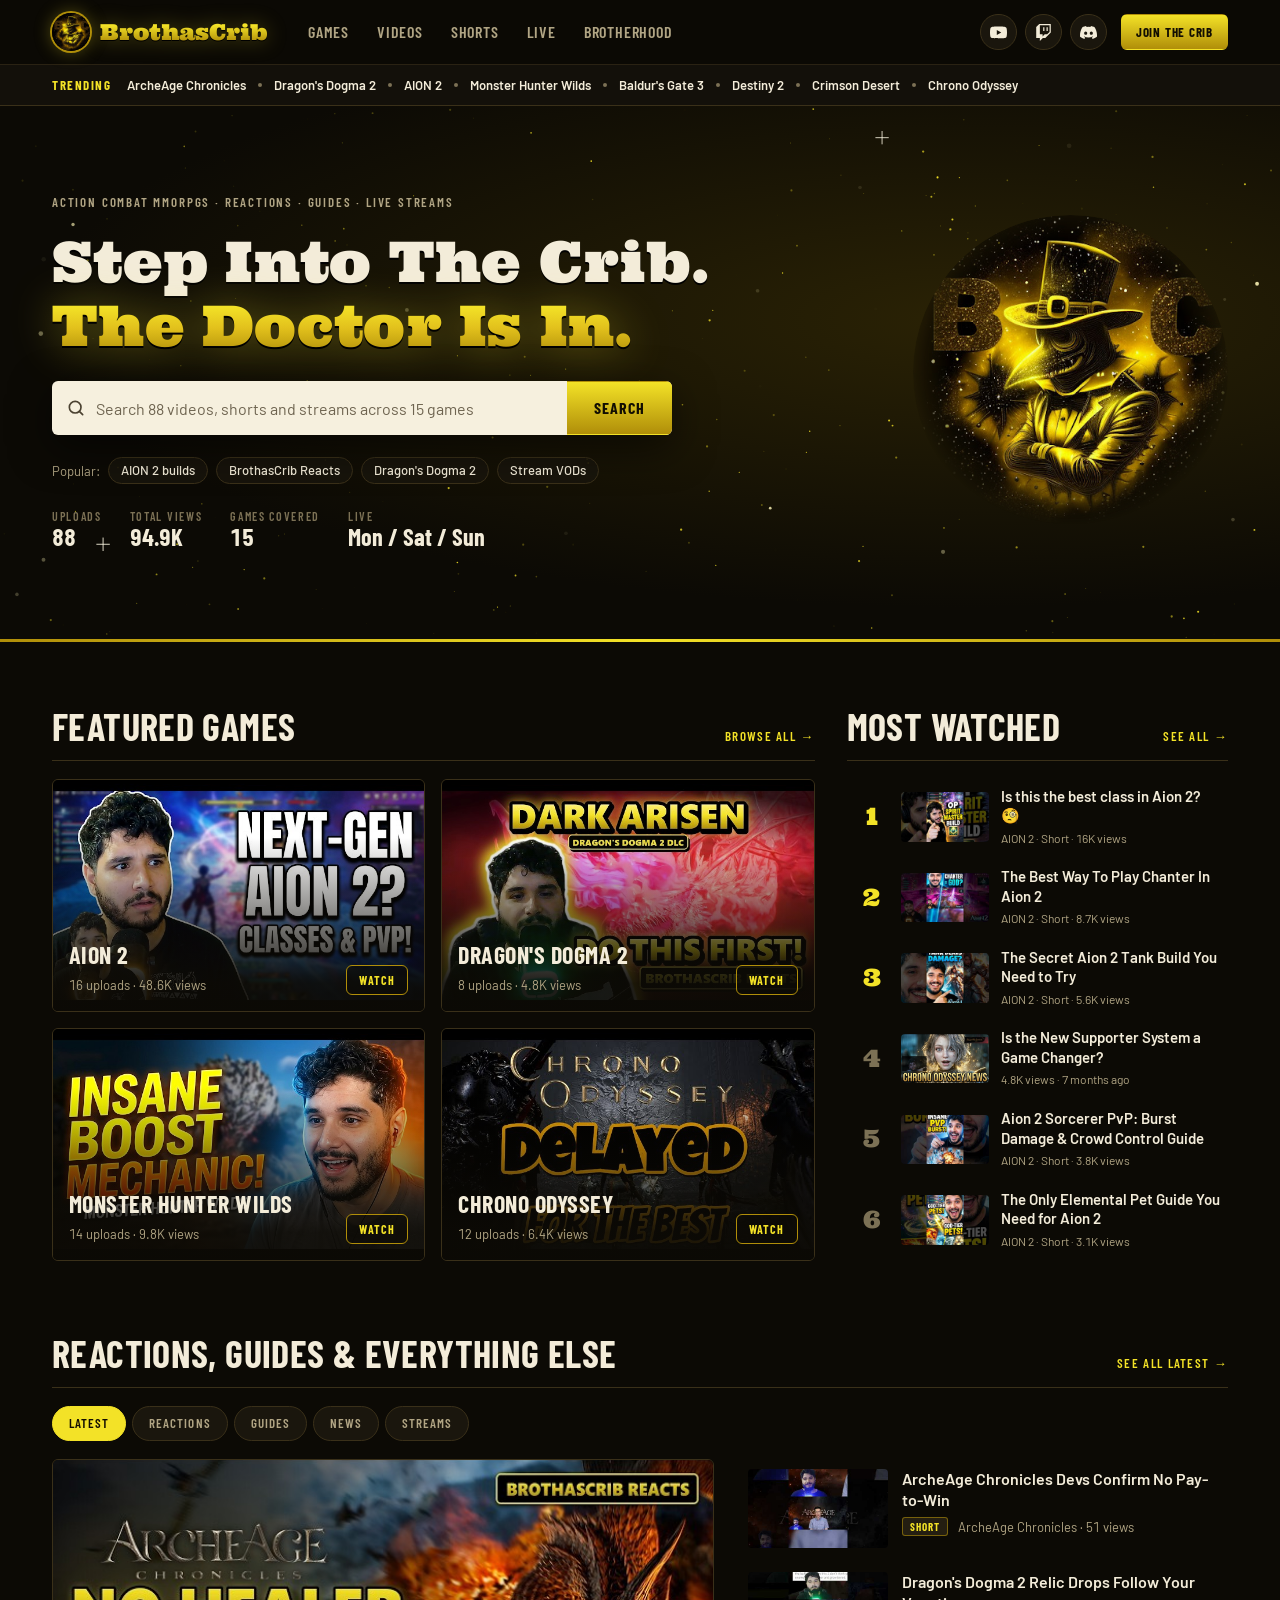
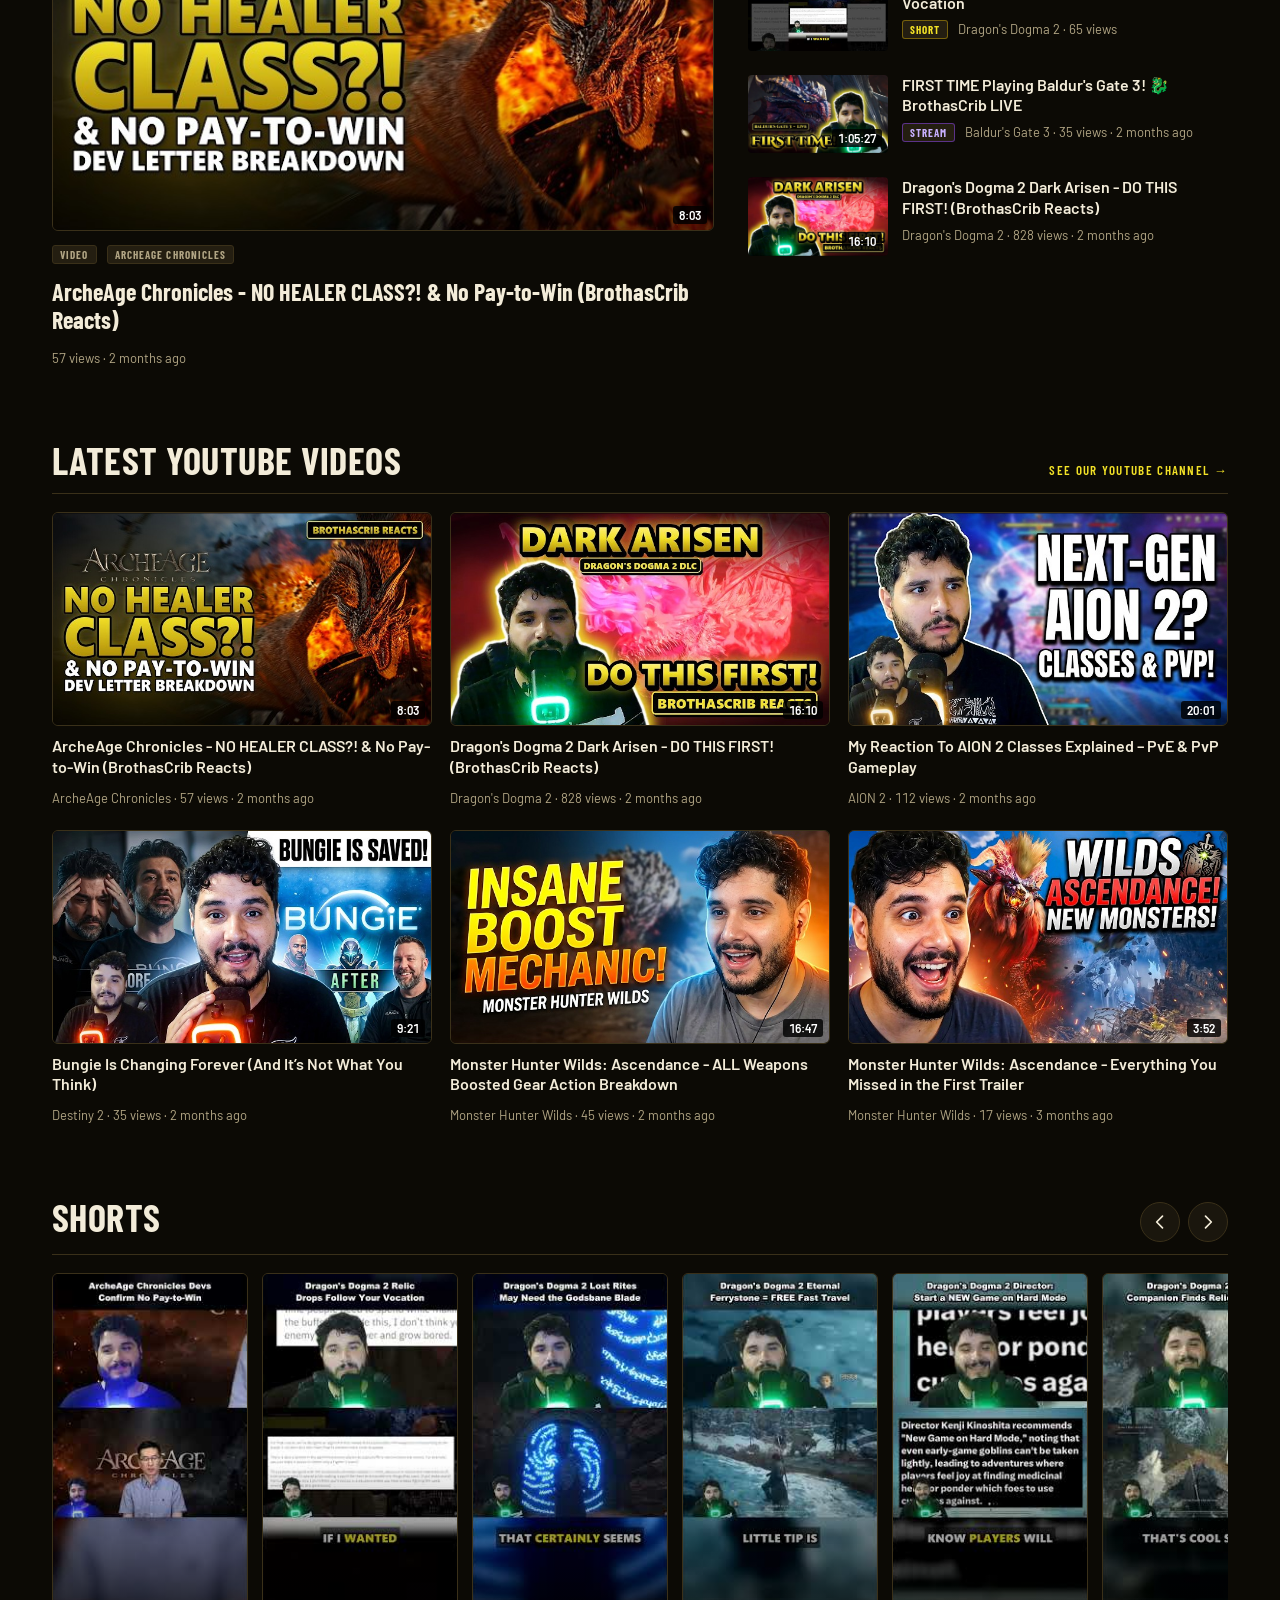
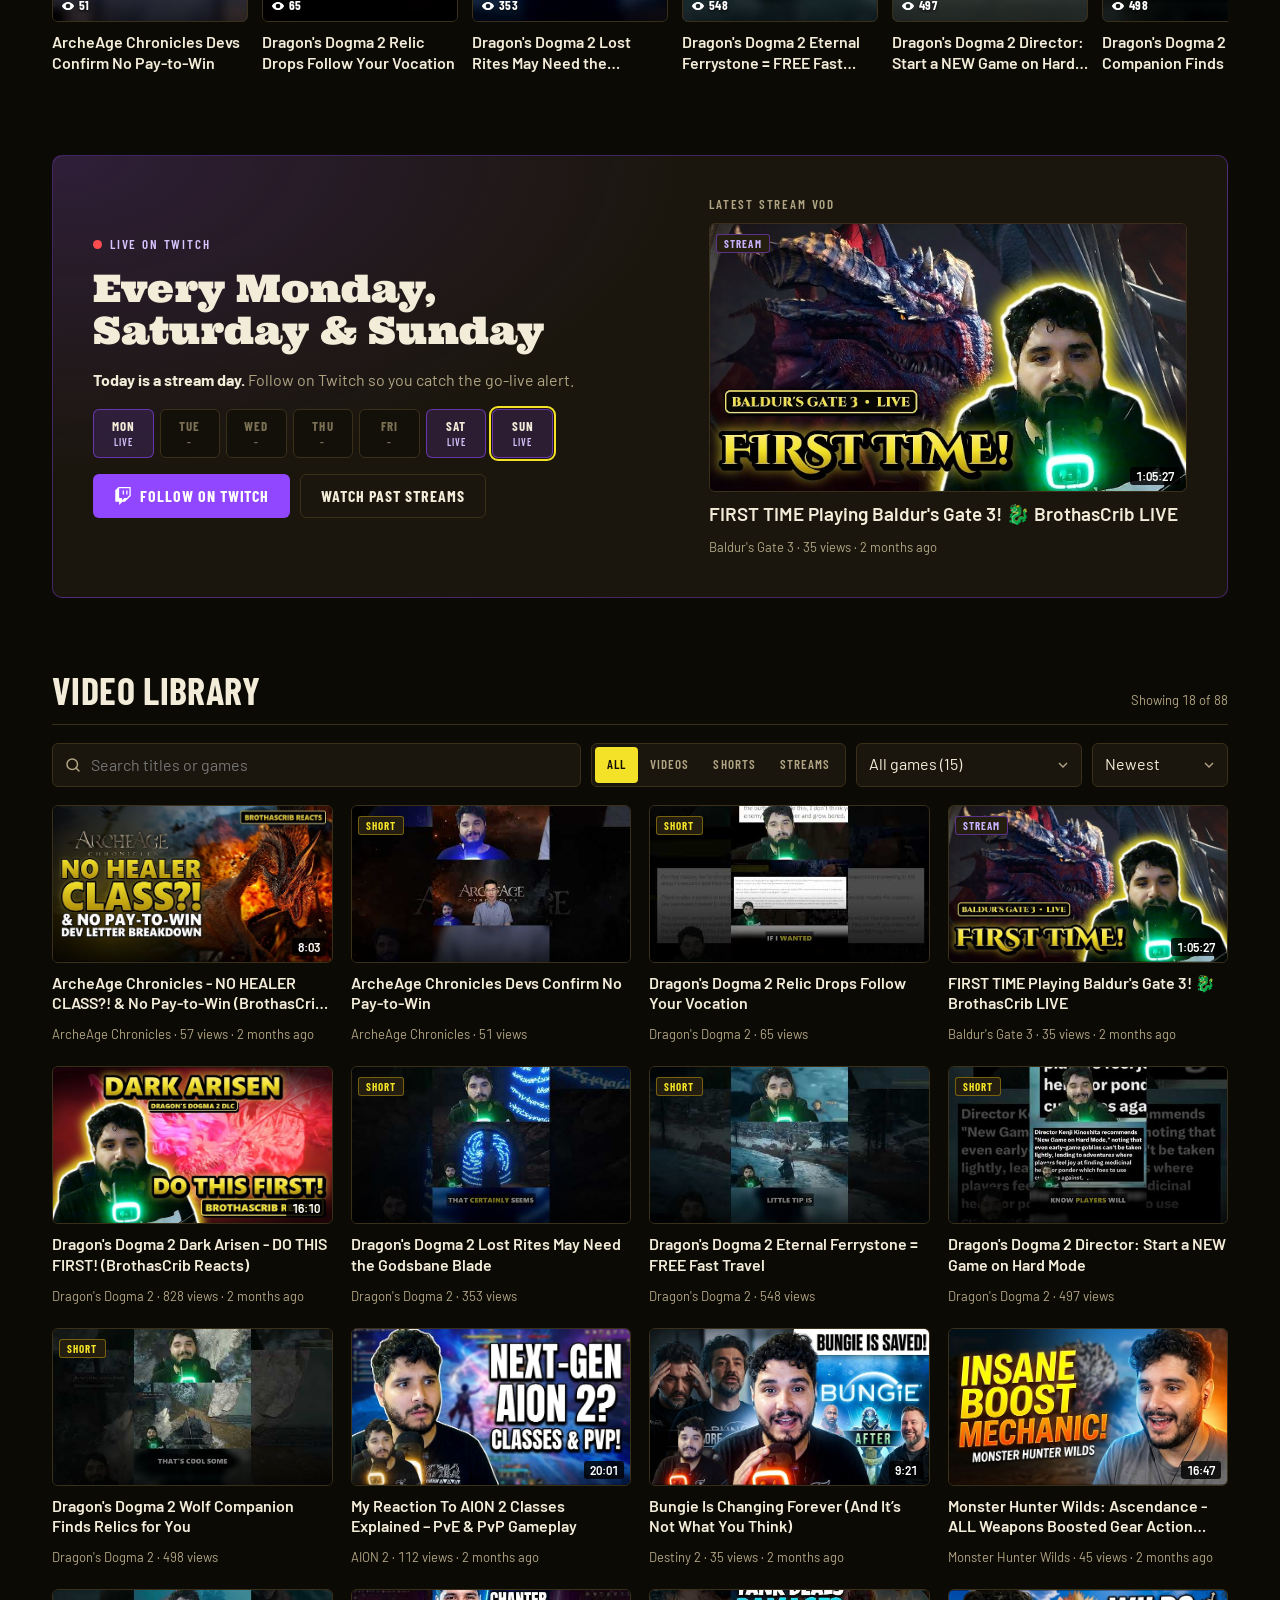
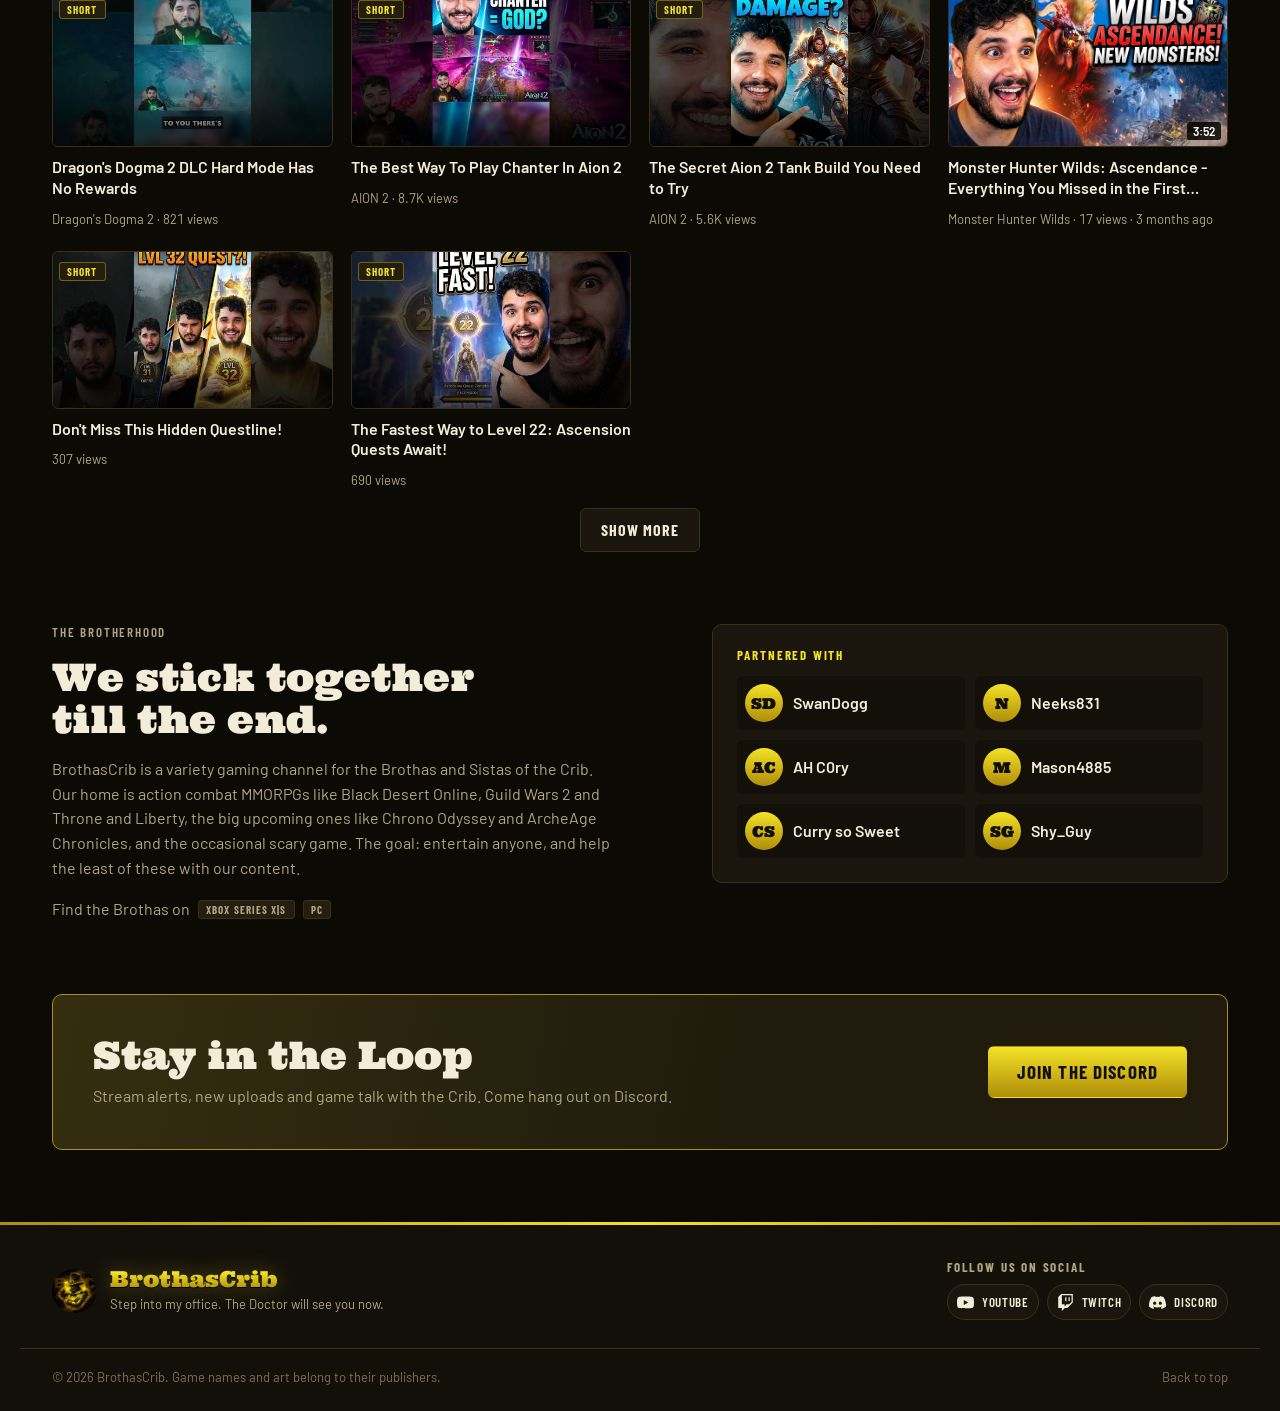
==== index.html @ c2f164e4 "BrothasCrib website: home page, video library, Twitch schedule, SEO files Co-Authored-By: Claude Opu" ====
<!doctype html>
<html lang="en">
<head>
<meta charset="utf-8">
<meta name="viewport" content="width=device-width, initial-scale=1, viewport-fit=cover">
<title>BrothasCrib | MMORPG Videos, Reactions &amp; Live Streams</title>
<meta name="description" content="BrothasCrib is a variety gaming channel for action combat MMORPGs: AION 2 builds, Dragon's Dogma 2, Monster Hunter Wilds, reactions and guides. Live on Twitch Monday, Saturday and Sunday.">
<meta name="robots" content="index, follow, max-image-preview:large">
<meta name="theme-color" content="#0c0a05">
<link rel="icon" href="img/avatar.jpg">
<link rel="apple-touch-icon" href="img/avatar.jpg">
<!--seo:start-->
<link rel="canonical" href="https://brothascrib831-art.github.io/">
<meta property="og:type" content="website">
<meta property="og:site_name" content="BrothasCrib">
<meta property="og:url" content="https://brothascrib831-art.github.io/">
<meta property="og:title" content="BrothasCrib | MMORPG Videos, Reactions &amp; Live Streams">
<meta property="og:description" content="Action combat MMORPGs, reactions, guides and live streams. Step into the Crib.">
<meta property="og:image" content="https://brothascrib831-art.github.io/img/banner.jpg">
<meta property="og:image:width" content="1920">
<meta property="og:image:height" content="318">
<meta name="twitter:card" content="summary_large_image">
<meta name="twitter:image" content="https://brothascrib831-art.github.io/img/banner.jpg">
<script type="application/ld+json">{"@context": "https://schema.org", "@graph": [{"@type": "Organization", "@id": "https://brothascrib831-art.github.io/#org", "name": "BrothasCrib", "alternateName": "Brothas Crib", "url": "https://brothascrib831-art.github.io/", "logo": "https://brothascrib831-art.github.io/img/avatar.jpg", "image": "https://brothascrib831-art.github.io/img/banner.jpg", "description": "BrothasCrib is a variety gaming channel for action combat MMORPGs: AION 2 builds, Dragon's Dogma 2, Monster Hunter Wilds, reactions and guides. Live on Twitch Monday, Saturday and Sunday.", "sameAs": ["https://www.youtube.com/@brothascrib831", "https://www.twitch.tv/brothascrib", "https://discord.gg/cgDVVRjh5"]}, {"@type": "WebSite", "@id": "https://brothascrib831-art.github.io/#site", "url": "https://brothascrib831-art.github.io/", "name": "BrothasCrib", "publisher": {"@id": "https://brothascrib831-art.github.io/#org"}, "inLanguage": "en"}]}</script>
<!--seo:end-->
<link rel="preconnect" href="https://fonts.googleapis.com">
<link rel="preconnect" href="https://fonts.gstatic.com" crossorigin>
<link rel="stylesheet" href="https://fonts.googleapis.com/css2?family=Barlow+Condensed:wght@500;600;700&family=Barlow:wght@400;500;600&family=Ultra&display=swap">
<link rel="stylesheet" href="styles.css">
</head>
<body>

<a class="skip" href="#main">Skip to content</a>

<header class="topbar">
  <div class="topbar__row wrap">
    <button class="icon-btn menu-btn" id="menu-btn" type="button" aria-label="Open menu" aria-expanded="false" aria-controls="drawer">
      <svg viewBox="0 0 24 24" aria-hidden="true"><path d="M3 6h18M3 12h18M3 18h18"/></svg>
    </button>
    <a class="brand" href="#top" aria-label="BrothasCrib home">
      <img class="brand__mark" src="img/avatar.jpg" alt="" width="38" height="38">
      <span class="brand__word">BrothasCrib</span>
    </a>
    <nav class="mainnav" aria-label="Main">
      <a href="#games">Games</a>
      <a href="#latest">Videos</a>
      <a href="#shorts">Shorts</a>
      <a href="#live">Live</a>
      <a href="#brotherhood">Brotherhood</a>
    </nav>
    <div class="topbar__end">
      <div class="socials socials--bar" data-socials></div>
      <a class="btn btn--gold btn--sm" data-link="discord" href="#" target="_blank" rel="noopener">Join the Crib</a>
    </div>
  </div>
  <div class="trending">
    <div class="trending__row wrap">
      <span class="trending__label">Trending</span>
      <div class="trending__list" id="trending"></div>
    </div>
  </div>
</header>

<div class="drawer" id="drawer" hidden>
  <nav class="drawer__nav" aria-label="Menu">
    <a href="#games">Games</a>
    <a href="#latest">Videos</a>
    <a href="#shorts">Shorts</a>
    <a href="#live">Live on Twitch</a>
    <a href="#library">Video Library</a>
    <a href="#brotherhood">The Brotherhood</a>
  </nav>
  <div class="socials" data-socials data-labels></div>
</div>

<main id="main">
  <noscript><p class="wrap" style="padding-block:12px">Turn on JavaScript to browse the video library, or watch everything on <a href="https://www.youtube.com/@brothascrib831">YouTube</a> and live on <a href="https://www.twitch.tv/brothascrib">Twitch</a>.</p></noscript>

  <section class="hero" id="top">
    <canvas class="hero__stars" id="stars" aria-hidden="true"></canvas>
    <div class="hero__inner wrap">
      <div class="hero__copy">
        <p class="eyebrow">Action Combat MMORPGs &middot; Reactions &middot; Guides &middot; Live Streams</p>
        <h1 class="hero__title">
          <span>Step Into The Crib.</span>
          <span class="goldtext">The Doctor Is In.</span>
        </h1>
        <form class="search" id="hero-search" role="search">
          <label class="sr-only" for="hero-q">Search BrothasCrib videos</label>
          <svg class="search__icon" viewBox="0 0 24 24" aria-hidden="true"><circle cx="11" cy="11" r="7"/><path d="m20 20-4-4"/></svg>
          <input id="hero-q" type="search" autocomplete="off" placeholder="Search videos, shorts and streams">
          <button class="btn btn--gold" type="submit">Search</button>
        </form>
        <div class="hero__quick" id="hero-quick"></div>
        <dl class="hero__stats" id="hero-stats"></dl>
      </div>
      <div class="hero__art" aria-hidden="true">
        <div class="hero__glow"></div>
        <img src="img/avatar.jpg" alt="" width="400" height="400">
      </div>
    </div>
  </section>

  <div class="wrap stack">

    <section class="split" id="games">
      <div class="block">
        <div class="block__head">
          <h2>Featured Games</h2>
          <a class="seeall" href="#library" data-reset>Browse All</a>
        </div>
        <div class="games" id="featured-games"></div>
      </div>
      <aside class="block">
        <div class="block__head">
          <h2>Most Watched</h2>
          <a class="seeall" href="#library" data-sort="views">See All</a>
        </div>
        <ol class="ranked" id="most-watched"></ol>
      </aside>
    </section>

    <section class="block" id="feed">
      <div class="block__head">
        <h2>Reactions, Guides &amp; Everything Else</h2>
        <a class="seeall" href="#library" data-reset>See All Latest</a>
      </div>
      <div class="tabs" role="tablist" aria-label="Filter the feed" id="feed-tabs">
        <button role="tab" type="button" id="tab-latest" data-kind="latest" aria-selected="true">Latest</button>
        <button role="tab" type="button" id="tab-reaction" data-kind="reaction" aria-selected="false">Reactions</button>
        <button role="tab" type="button" id="tab-guide" data-kind="guide" aria-selected="false">Guides</button>
        <button role="tab" type="button" id="tab-news" data-kind="news" aria-selected="false">News</button>
        <button role="tab" type="button" id="tab-stream" data-kind="stream" aria-selected="false">Streams</button>
      </div>
      <div class="feed" id="feed-body" role="tabpanel" aria-labelledby="tab-latest"></div>
    </section>

    <section class="block" id="latest">
      <div class="block__head">
        <h2>Latest YouTube Videos</h2>
        <a class="seeall" data-link="youtube" href="#" target="_blank" rel="noopener">See Our YouTube Channel</a>
      </div>
      <div class="grid grid--videos" id="latest-videos"></div>
    </section>

    <section class="block" id="shorts">
      <div class="block__head">
        <h2>Shorts</h2>
        <div class="rail-ctrl">
          <button class="icon-btn" type="button" id="shorts-prev" aria-label="Scroll shorts left"><svg viewBox="0 0 24 24" aria-hidden="true"><path d="m15 5-7 7 7 7"/></svg></button>
          <button class="icon-btn" type="button" id="shorts-next" aria-label="Scroll shorts right"><svg viewBox="0 0 24 24" aria-hidden="true"><path d="m9 5 7 7-7 7"/></svg></button>
        </div>
      </div>
      <div class="rail" id="shorts-rail" tabindex="0" aria-label="Shorts, scroll sideways"></div>
    </section>

    <section class="live" id="live">
      <div class="live__copy">
        <p class="eyebrow eyebrow--live"><span class="dot"></span> Live on Twitch</p>
        <h2 class="live__title">Every Monday, Saturday &amp; Sunday</h2>
        <p class="live__status" id="live-status"></p>
        <ol class="week" id="week" aria-label="Stream days this week"></ol>
        <div class="live__actions">
          <a class="btn btn--twitch" data-link="twitch" href="#" target="_blank" rel="noopener">
            <svg viewBox="0 0 24 24" aria-hidden="true"><path d="M11.57 4.71h1.72v5.15h-1.72zm4.72 0H18v5.15h-1.71zM6 0 1.71 4.29v15.42h5.15V24l4.28-4.29h3.43L22.29 12V0zm14.57 11.14-3.43 3.43h-3.43l-3 3v-3H6.86V1.71h13.71z"/></svg>
            Follow on Twitch
          </a>
          <a class="btn btn--ghost" href="#library" data-type="stream">Watch Past Streams</a>
        </div>
      </div>
      <div class="live__card" id="last-stream"></div>
    </section>

    <section class="block" id="library">
      <div class="block__head">
        <h2>Video Library</h2>
        <p class="block__note" id="lib-count" aria-live="polite"></p>
      </div>
      <div class="toolbar">
        <div class="toolbar__search">
          <label class="sr-only" for="lib-q">Search the library</label>
          <svg viewBox="0 0 24 24" aria-hidden="true"><circle cx="11" cy="11" r="7"/><path d="m20 20-4-4"/></svg>
          <input id="lib-q" type="search" autocomplete="off" placeholder="Search titles or games">
        </div>
        <div class="seg" role="group" aria-label="Type" id="lib-type">
          <button type="button" data-type="all" aria-pressed="true">All</button>
          <button type="button" data-type="video" aria-pressed="false">Videos</button>
          <button type="button" data-type="short" aria-pressed="false">Shorts</button>
          <button type="button" data-type="stream" aria-pressed="false">Streams</button>
        </div>
        <label class="sr-only" for="lib-game">Game</label>
        <select id="lib-game"></select>
        <label class="sr-only" for="lib-sort">Sort</label>
        <select id="lib-sort">
          <option value="new">Newest</option>
          <option value="views">Most viewed</option>
        </select>
      </div>
      <div class="grid grid--lib" id="lib-grid"></div>
      <div class="lib-more">
        <button class="btn btn--ghost" type="button" id="lib-more">Show More</button>
      </div>
    </section>

    <section class="brotherhood" id="brotherhood">
      <div class="brotherhood__copy">
        <p class="eyebrow">The Brotherhood</p>
        <h2>We stick together till the end.</h2>
        <p>BrothasCrib is a variety gaming channel for the Brothas and Sistas of the Crib. Our home is action combat MMORPGs like Black Desert Online, Guild Wars 2 and Throne and Liberty, the big upcoming ones like Chrono Odyssey and ArcheAge Chronicles, and the occasional scary game. The goal: entertain anyone, and help the least of these with our content.</p>
        <p class="platforms" id="platforms"></p>
      </div>
      <div class="partners">
        <h3>Partnered with</h3>
        <ul class="partners__list" id="partners"></ul>
      </div>
    </section>

    <section class="loop">
      <div>
        <h2>Stay in the Loop</h2>
        <p>Stream alerts, new uploads and game talk with the Crib. Come hang out on Discord.</p>
      </div>
      <a class="btn btn--gold btn--lg" data-link="discord" href="#" target="_blank" rel="noopener">Join the Discord</a>
    </section>

  </div>
</main>

<footer class="footer">
  <div class="wrap footer__row">
    <div class="footer__brand">
      <img src="img/avatar.jpg" alt="" width="44" height="44">
      <div>
        <p class="brand__word">BrothasCrib</p>
        <p class="footer__tag">Step into my office. The Doctor will see you now.</p>
      </div>
    </div>
    <div>
      <p class="footer__label">Follow us on social</p>
      <div class="socials" data-socials></div>
    </div>
  </div>
  <div class="wrap footer__legal">
    <p>&copy; <span id="year">2026</span> BrothasCrib. Game names and art belong to their publishers.</p>
    <a href="#top">Back to top</a>
  </div>
</footer>

<script src="settings.js"></script>
<script src="data.js"></script>
<script src="app.js"></script>
</body>
</html>
---- styles.css ----
/* Layout: Fextralife-style portal in BrothasCrib black and gold. Sticky bar + trending strip,
   starfield hero with search, then 2/3 game cards + 1/3 ranked column, tabbed feed, video grid,
   shorts rail, live band, searchable library, brotherhood, Discord band. One dark look on purpose. */
:root {
  color-scheme: dark;
  --bg: #0c0a05;
  --bg-2: #13100a;
  --surface: #1a160d;
  --surface-2: #241e11;
  --line: #3a3019;
  --fg: #f3ecd9;
  --muted: #b1a584;
  --dim: #7c7155;
  --gold: #f3e227;
  --gold-mid: #e2c11c;
  --gold-deep: #b08e09;
  --ink: #120e02;
  --live: #ff4d4f;
  --twitch: #9146ff;
  --shadow: rgba(0, 0, 0, .55);

  --f-display: "Ultra", "Rockwell Extra Bold", "Rockwell", Georgia, serif;
  --f-head: "Barlow Condensed", "Arial Narrow", "Segoe UI", sans-serif;
  --f-body: "Barlow", "Segoe UI", system-ui, sans-serif;

  --step--1: .8125rem;
  --step-0: 1rem;
  --step-1: 1.1875rem;
  --step-2: 1.5rem;
  --step-3: clamp(1.75rem, 1.3rem + 1.6vw, 2.375rem);
  --step-4: clamp(2.1rem, 1.2rem + 3vw, 3.5rem);

  --radius: 6px;
  --gutter: clamp(16px, 4vw, 32px);
  --bar-h: 64px;
}

*, *::before, *::after { box-sizing: border-box; }
html { scroll-behavior: smooth; scroll-padding-top: 120px; }
@media (prefers-reduced-motion: reduce) { html { scroll-behavior: auto; } }
body {
  margin: 0;
  background: var(--bg);
  color: var(--fg);
  font: 400 var(--step-0)/1.55 var(--f-body);
  -webkit-font-smoothing: antialiased;
}
img { max-width: 100%; display: block; }
a { color: inherit; text-decoration: none; }
button, input, select { font: inherit; color: inherit; }
h1, h2, h3 { margin: 0; text-wrap: balance; }
p { margin: 0; }
:focus-visible { outline: 2px solid var(--gold); outline-offset: 3px; border-radius: 3px; }
[hidden] { display: none !important; }
.sr-only { position: absolute; width: 1px; height: 1px; overflow: hidden; clip: rect(0 0 0 0); white-space: nowrap; }
.skip { position: absolute; left: 16px; top: -60px; z-index: 100; background: var(--gold); color: var(--ink); padding: 8px 14px; border-radius: var(--radius); font-weight: 600; }
.skip:focus { top: 12px; }

.wrap { width: 100%; max-width: 1240px; margin-inline: auto; padding-inline: var(--gutter); }
.stack { display: grid; gap: clamp(48px, 6vw, 72px); padding-block: clamp(40px, 5vw, 64px) 72px; }

.goldtext {
  background: linear-gradient(180deg, var(--gold) 15%, var(--gold-mid) 50%, var(--gold-deep) 95%);
  -webkit-background-clip: text; background-clip: text;
  color: transparent;
}

/* ---------- buttons ---------- */
.btn {
  display: inline-flex; align-items: center; justify-content: center; gap: 8px;
  min-height: 44px; padding: 0 20px; border-radius: var(--radius); border: 1px solid transparent;
  font: 700 var(--step-0)/1 var(--f-head); letter-spacing: .06em; text-transform: uppercase;
  cursor: pointer; white-space: nowrap; transition: filter .15s, background-color .15s, border-color .15s, transform .15s;
}
.btn svg { width: 18px; height: 18px; fill: currentColor; }
.btn--gold { background: linear-gradient(180deg, var(--gold), var(--gold-deep)); color: var(--ink); }
.btn--gold:hover { filter: brightness(1.08); }
.btn--ghost { border-color: var(--line); background: var(--surface); color: var(--fg); }
.btn--ghost:hover { border-color: var(--gold-deep); color: var(--gold); }
.btn--twitch { background: var(--twitch); color: #fff; }
.btn--twitch:hover { filter: brightness(1.12); }
.btn--sm { min-height: 36px; padding: 0 14px; font-size: var(--step--1); }
.btn--lg { min-height: 52px; padding: 0 28px; font-size: var(--step-1); }

.icon-btn {
  display: inline-grid; place-items: center; width: 40px; height: 40px; border-radius: 50%;
  border: 1px solid var(--line); background: var(--surface); cursor: pointer; color: var(--fg);
  transition: border-color .15s, color .15s;
}
.icon-btn svg { width: 20px; height: 20px; fill: none; stroke: currentColor; stroke-width: 2; stroke-linecap: round; stroke-linejoin: round; }
.icon-btn:hover { border-color: var(--gold-deep); color: var(--gold); }

/* ---------- top bar ---------- */
.topbar {
  position: sticky; top: env(safe-area-inset-top, 0px); z-index: 50;
  background: rgba(12, 10, 5, .94);
  backdrop-filter: blur(10px); -webkit-backdrop-filter: blur(10px);
  border-bottom: 1px solid var(--line);
}
.topbar__row { display: flex; align-items: center; gap: 20px; height: var(--bar-h); }
.menu-btn { display: none; border: 0; background: none; }
.brand { display: flex; align-items: center; gap: 10px; flex-shrink: 0; }
.brand__mark { width: 38px; height: 38px; border-radius: 50%; box-shadow: 0 0 0 2px var(--gold-deep), 0 0 18px rgba(243, 226, 39, .35); }
.brand__word {
  font: 400 1.375rem/1 var(--f-display);
  background: linear-gradient(180deg, var(--gold) 20%, var(--gold-deep) 95%);
  -webkit-background-clip: text; background-clip: text; color: transparent;
  filter: drop-shadow(0 1px 0 #000) drop-shadow(0 0 10px rgba(243, 226, 39, .25));
}
.mainnav { display: flex; gap: 4px; margin-left: 8px; }
.mainnav a {
  padding: 8px 12px; border-radius: var(--radius);
  font: 600 var(--step-0)/1 var(--f-head); letter-spacing: .05em; text-transform: uppercase; color: var(--muted);
}
.mainnav a:hover { color: var(--gold); background: var(--surface); }
.topbar__end { margin-left: auto; display: flex; align-items: center; gap: 14px; }

.socials { display: flex; flex-wrap: wrap; gap: 8px; }
.social {
  display: inline-flex; align-items: center; gap: 8px; height: 36px; min-width: 36px; padding: 0 9px; justify-content: center;
  border-radius: 999px; border: 1px solid var(--line); background: var(--surface); color: var(--fg);
  transition: color .15s, border-color .15s;
}
.social svg { width: 17px; height: 17px; fill: currentColor; flex-shrink: 0; }
.social span { font: 600 var(--step--1)/1 var(--f-head); letter-spacing: .05em; text-transform: uppercase; }
.social:hover { color: var(--gold); border-color: var(--gold-deep); }

.trending { border-top: 1px solid rgba(58, 48, 25, .6); background: var(--bg-2); }
.trending__row { display: flex; align-items: center; gap: 16px; height: 40px; }
.trending__label { font: 700 var(--step--1)/1 var(--f-head); letter-spacing: .12em; text-transform: uppercase; color: var(--gold); flex-shrink: 0; }
.trending__list { display: flex; align-items: center; gap: 0; overflow-x: auto; scrollbar-width: none; min-width: 0; }
.trending__list::-webkit-scrollbar { display: none; }
.trending__list button {
  display: inline-flex; align-items: center; gap: 12px; padding: 4px 0; margin-right: 12px; border: 0; background: none; cursor: pointer;
  font: 600 var(--step--1)/1 var(--f-body); color: var(--fg); white-space: nowrap;
}
.trending__list button:not(:first-child)::before { content: ""; width: 4px; height: 4px; border-radius: 50%; background: var(--dim); }
.trending__list button:hover { color: var(--gold); }

.drawer {
  position: fixed; inset: calc(var(--bar-h) + 41px + env(safe-area-inset-top, 0px)) 0 auto 0; z-index: 49;
  background: var(--bg-2); border-bottom: 1px solid var(--line); padding: 12px var(--gutter) 20px;
  display: grid; gap: 16px; box-shadow: 0 20px 40px var(--shadow);
}
.drawer__nav { display: grid; }
.drawer__nav a { padding: 12px 0; border-bottom: 1px solid var(--line); font: 600 var(--step-1)/1.2 var(--f-head); letter-spacing: .04em; text-transform: uppercase; }
.drawer__nav a:hover { color: var(--gold); }

/* ---------- hero ---------- */
.hero { position: relative; overflow: hidden; border-bottom: 3px solid transparent; border-image: linear-gradient(90deg, var(--gold-deep), var(--gold), var(--gold-deep)) 1; background: radial-gradient(120% 90% at 75% 40%, #2a2205 0%, var(--bg) 60%); }
.hero__stars { position: absolute; inset: 0; width: 100%; height: 100%; }
.hero__inner { position: relative; display: grid; grid-template-columns: minmax(0, 1.45fr) minmax(0, .55fr); align-items: center; gap: 32px; padding-block: clamp(48px, 7vw, 88px); }
.hero__copy { display: grid; gap: 22px; min-width: 0; }
.eyebrow { font: 600 var(--step--1)/1.3 var(--f-head); letter-spacing: .14em; text-transform: uppercase; color: var(--muted); display: flex; align-items: center; gap: 8px; }
.hero__title { display: grid; gap: .1em; font: 400 var(--step-4)/1.05 var(--f-display); letter-spacing: .005em; }
.hero__title span:first-child { color: var(--fg); text-shadow: 0 2px 0 #000; }
.hero__title .goldtext { filter: drop-shadow(0 2px 0 #000) drop-shadow(0 0 22px rgba(243, 226, 39, .35)); padding-bottom: .06em; }

.search { position: relative; display: flex; max-width: 620px; border-radius: var(--radius); background: #f6f0de; box-shadow: 0 12px 40px var(--shadow); }
.search__icon { position: absolute; left: 14px; top: 50%; translate: 0 -50%; width: 20px; height: 20px; fill: none; stroke: #4b4231; stroke-width: 2; stroke-linecap: round; }
.search input { flex: 1; min-width: 0; height: 54px; padding: 0 12px 0 44px; border: 0; background: transparent; color: var(--ink); font-size: var(--step-0); }
.search input::placeholder { color: #6e6450; }
.search input:focus { outline: none; }
.search:focus-within { outline: 2px solid var(--gold); outline-offset: 3px; }
.search .btn { border-radius: 0 var(--radius) var(--radius) 0; min-height: 54px; padding: 0 26px; }

.hero__quick { display: flex; flex-wrap: wrap; align-items: center; gap: 8px; font-size: var(--step--1); color: var(--muted); }
.chip {
  display: inline-flex; align-items: center; gap: 6px; padding: 6px 12px; border-radius: 999px; border: 1px solid var(--line);
  background: rgba(26, 22, 13, .8); color: var(--fg); font: 500 var(--step--1)/1 var(--f-body); cursor: pointer;
}
.chip:hover { border-color: var(--gold-deep); color: var(--gold); }

.hero__stats { display: flex; flex-wrap: wrap; gap: 8px 28px; margin: 4px 0 0; }
.hero__stats div { display: grid; gap: 2px; }
.hero__stats dt { font: 600 .75rem/1 var(--f-head); letter-spacing: .14em; text-transform: uppercase; color: var(--dim); }
.hero__stats dd { margin: 0; font: 700 var(--step-2)/1.1 var(--f-head); color: var(--fg); font-variant-numeric: tabular-nums; }

.hero__art { position: relative; justify-self: center; width: min(380px, 100%); aspect-ratio: 1; max-width: 100%; }
.hero__art img {
  position: relative; width: 100%; height: 100%; object-fit: cover; border-radius: 50%;
  -webkit-mask-image: radial-gradient(circle at 50% 46%, #000 52%, transparent 71%);
  mask-image: radial-gradient(circle at 50% 46%, #000 52%, transparent 71%);
}
.hero__glow { position: absolute; inset: 8%; border-radius: 50%; background: radial-gradient(circle, rgba(243, 226, 39, .35), transparent 65%); filter: blur(20px); animation: glow 5s ease-in-out infinite; }
@keyframes glow { 50% { opacity: .55; transform: scale(.94); } }
@media (prefers-reduced-motion: reduce) { .hero__glow { animation: none; } }

/* ---------- section blocks ---------- */
.block { display: grid; gap: 18px; min-width: 0; align-content: start; }
.block__head { display: flex; align-items: baseline; justify-content: space-between; gap: 12px 20px; flex-wrap: wrap; padding-bottom: 12px; border-bottom: 1px solid var(--line); }
.block__head h2 { font: 700 var(--step-3)/1.1 var(--f-head); letter-spacing: .01em; text-transform: uppercase; }
.block__note { color: var(--muted); font-size: var(--step--1); font-variant-numeric: tabular-nums; }
.seeall { font: 600 var(--step--1)/1 var(--f-head); letter-spacing: .1em; text-transform: uppercase; color: var(--gold); white-space: nowrap; }
.seeall::after { content: " \2192"; }
.seeall:hover { text-decoration: underline; text-underline-offset: 4px; }

.split { display: grid; grid-template-columns: minmax(0, 2fr) minmax(0, 1fr); gap: 32px; }

/* featured games */
.games { display: grid; grid-template-columns: repeat(2, minmax(0, 1fr)); gap: 16px; }
.game {
  position: relative; display: grid; align-content: end; aspect-ratio: 16 / 10; max-width: 100%; border-radius: var(--radius); overflow: hidden;
  border: 1px solid var(--line); background: var(--surface); cursor: pointer; text-align: left; padding: 0;
}
.game img { position: absolute; inset: 0; width: 100%; height: 100%; object-fit: cover; transition: transform .4s ease; }
.game::after { content: ""; position: absolute; inset: 0; background: linear-gradient(180deg, rgba(12, 10, 5, 0) 25%, rgba(12, 10, 5, .92) 88%); }
.game:hover img { transform: scale(1.04); }
.game:hover { border-color: var(--gold-deep); }
.game__body { position: relative; z-index: 1; display: flex; align-items: end; justify-content: space-between; gap: 12px; padding: 16px; }
.game__name { font: 700 var(--step-2)/1.05 var(--f-head); text-transform: uppercase; letter-spacing: .02em; color: var(--fg); }
.game__count { margin-top: 4px; font-size: var(--step--1); color: var(--muted); font-variant-numeric: tabular-nums; }
.game__go { flex-shrink: 0; padding: 8px 12px; border-radius: var(--radius); border: 1px solid var(--gold-deep); color: var(--gold); background: rgba(12, 10, 5, .6); font: 700 .75rem/1 var(--f-head); letter-spacing: .1em; text-transform: uppercase; }
.game:hover .game__go { background: var(--gold); color: var(--ink); }

/* ranked list */
.ranked { list-style: none; margin: 0; padding: 0; display: grid; gap: 4px; counter-reset: rank; }
.ranked a { display: grid; grid-template-columns: 34px 88px minmax(0, 1fr); align-items: center; gap: 12px; padding: 8px; border-radius: var(--radius); }
.ranked a:hover { background: var(--surface); }
.ranked__n { font: 400 1.5rem/1 var(--f-display); color: var(--gold); text-align: center; }
.ranked li:nth-child(n+4) .ranked__n { color: var(--dim); }
.ranked__thumb { position: relative; aspect-ratio: 16 / 9; max-width: 100%; border-radius: 4px; overflow: hidden; background: var(--surface-2); }
.ranked__thumb img { width: 100%; height: 100%; object-fit: cover; }
.ranked__title { font: 600 .9375rem/1.3 var(--f-body); display: -webkit-box; -webkit-line-clamp: 2; -webkit-box-orient: vertical; overflow: hidden; }
.ranked__meta { margin-top: 3px; font-size: .75rem; color: var(--muted); font-variant-numeric: tabular-nums; }

/* tags */
.tag { display: inline-flex; align-items: center; padding: 3px 7px; border-radius: 3px; font: 700 .6875rem/1 var(--f-head); letter-spacing: .1em; text-transform: uppercase; background: var(--surface-2); color: var(--muted); border: 1px solid var(--line); }
.tag--short { color: var(--gold); border-color: rgba(176, 142, 9, .6); }
.tag--stream { color: #c9b1ff; border-color: rgba(145, 70, 255, .5); }
.tag--live { background: var(--live); color: #fff; border-color: transparent; }

/* tabs + feed */
.tabs { display: flex; gap: 6px; overflow-x: auto; scrollbar-width: none; }
.tabs::-webkit-scrollbar { display: none; }
.tabs button {
  padding: 10px 16px; border-radius: 999px; border: 1px solid var(--line); background: var(--surface); cursor: pointer; white-space: nowrap;
  font: 600 var(--step--1)/1 var(--f-head); letter-spacing: .08em; text-transform: uppercase; color: var(--muted);
}
.tabs button:hover { color: var(--fg); }
.tabs button[aria-selected="true"] { background: var(--gold); border-color: var(--gold); color: var(--ink); }

.feed { display: grid; grid-template-columns: minmax(0, 1.35fr) minmax(0, 1fr); gap: 24px; }
.lead { display: grid; gap: 14px; align-content: start; }
.lead__media { position: relative; aspect-ratio: 16 / 9; max-width: 100%; border-radius: var(--radius); overflow: hidden; border: 1px solid var(--line); background: var(--surface-2); }
.lead__media img { width: 100%; height: 100%; object-fit: cover; transition: transform .4s ease; }
.lead:hover .lead__media img { transform: scale(1.03); }
.lead__title { font: 700 var(--step-2)/1.15 var(--f-head); }
.lead:hover .lead__title { color: var(--gold); }
.lead__meta, .item__meta { display: flex; flex-wrap: wrap; align-items: center; gap: 6px 10px; font-size: var(--step--1); color: var(--muted); font-variant-numeric: tabular-nums; }
.feed__list { display: grid; gap: 4px; align-content: start; }
.item { display: grid; grid-template-columns: 140px minmax(0, 1fr); gap: 14px; padding: 10px; border-radius: var(--radius); align-items: start; }
.item:hover { background: var(--surface); }
.item:hover .item__title { color: var(--gold); }
.item__media { position: relative; aspect-ratio: 16 / 9; max-width: 100%; border-radius: 4px; overflow: hidden; background: var(--surface-2); }
.item__media img { width: 100%; height: 100%; object-fit: cover; }
.item__body { display: grid; gap: 6px; min-width: 0; }
.item__title { font: 600 var(--step-0)/1.3 var(--f-body); display: -webkit-box; -webkit-line-clamp: 2; -webkit-box-orient: vertical; overflow: hidden; }

/* video cards */
.grid { display: grid; gap: 22px 18px; }
.grid--videos { grid-template-columns: repeat(3, minmax(0, 1fr)); }
.grid--lib { grid-template-columns: repeat(auto-fill, minmax(min(100%, 230px), 1fr)); }
.card { display: grid; gap: 10px; align-content: start; min-width: 0; }
.card__media { position: relative; aspect-ratio: 16 / 9; max-width: 100%; border-radius: var(--radius); overflow: hidden; background: var(--surface-2); border: 1px solid var(--line); }
.card__media img { width: 100%; height: 100%; object-fit: cover; transition: transform .4s ease; }
.card:hover .card__media img { transform: scale(1.04); }
.card:hover .card__title { color: var(--gold); }
.card__title { font: 600 var(--step-0)/1.3 var(--f-body); display: -webkit-box; -webkit-line-clamp: 2; -webkit-box-orient: vertical; overflow: hidden; }
.card__meta { font-size: var(--step--1); color: var(--muted); font-variant-numeric: tabular-nums; }
.card--short .card__media { aspect-ratio: 9 / 16; }
.dur { position: absolute; right: 6px; bottom: 6px; padding: 3px 6px; border-radius: 3px; background: rgba(0, 0, 0, .82); color: #fff; font: 600 .75rem/1 var(--f-body); font-variant-numeric: tabular-nums; }
.play { position: absolute; inset: 0; display: grid; place-items: center; opacity: 0; transition: opacity .2s; background: rgba(12, 10, 5, .3); }
.play::before { content: ""; width: 54px; height: 54px; border-radius: 50%; background: var(--gold) url("data:image/svg+xml,%3Csvg xmlns='http://www.w3.org/2000/svg' viewBox='0 0 24 24'%3E%3Cpath d='M8 5v14l11-7z' fill='%23120e02'/%3E%3C/svg%3E") center / 26px no-repeat; box-shadow: 0 6px 24px var(--shadow); }
a:hover .play, a:focus-visible .play { opacity: 1; }
.media-tag { position: absolute; left: 6px; top: 6px; }

/* shorts rail */
.rail-ctrl { display: flex; gap: 8px; }
.rail { display: grid; grid-auto-flow: column; grid-auto-columns: clamp(150px, 17vw, 196px); gap: 14px; overflow-x: auto; scroll-snap-type: x mandatory; padding-bottom: 10px; scrollbar-color: var(--line) transparent; }
.rail .card { scroll-snap-align: start; }
.short-views { position: absolute; left: 8px; bottom: 8px; display: inline-flex; align-items: center; gap: 4px; font: 700 .8125rem/1 var(--f-head); letter-spacing: .03em; color: #fff; text-shadow: 0 1px 3px #000; }
.short-views svg { width: 14px; height: 14px; fill: currentColor; }
.card--short .card__media::after { content: ""; position: absolute; inset: 55% 0 0; background: linear-gradient(transparent, rgba(0, 0, 0, .75)); }
.card--short .short-views { z-index: 1; }

/* live band */
.live {
  position: relative; display: grid; grid-template-columns: minmax(0, 1.1fr) minmax(0, .9fr); gap: 32px; align-items: center;
  padding: clamp(24px, 4vw, 40px); border-radius: 10px; border: 1px solid rgba(145, 70, 255, .35);
  background: radial-gradient(90% 120% at 0% 0%, rgba(145, 70, 255, .18), transparent 60%), var(--surface);
}
.live__copy { display: grid; gap: 16px; min-width: 0; }
.eyebrow--live { color: #d6c4ff; }
.dot { width: 9px; height: 9px; border-radius: 50%; background: var(--live); box-shadow: 0 0 0 0 rgba(255, 77, 79, .6); animation: ping 2s infinite; }
@keyframes ping { 70% { box-shadow: 0 0 0 8px rgba(255, 77, 79, 0); } 100% { box-shadow: 0 0 0 0 rgba(255, 77, 79, 0); } }
@media (prefers-reduced-motion: reduce) { .dot { animation: none; } }
.live__title { font: 400 var(--step-3)/1.1 var(--f-display); }
.live__status { color: var(--muted); }
.live__status strong { color: var(--fg); }
.week { list-style: none; margin: 0; padding: 0; display: grid; grid-template-columns: repeat(7, minmax(0, 1fr)); gap: 6px; max-width: 460px; }
.week li { display: grid; gap: 4px; justify-items: center; padding: 10px 2px; border-radius: var(--radius); border: 1px solid var(--line); background: var(--bg-2); font: 700 var(--step--1)/1 var(--f-head); letter-spacing: .08em; text-transform: uppercase; color: var(--dim); }
.week li small { font: 600 .625rem/1 var(--f-head); letter-spacing: .1em; }
.week li.on { color: var(--fg); border-color: rgba(145, 70, 255, .6); background: rgba(145, 70, 255, .16); }
.week li.on small { color: #d6c4ff; }
.week li.today { outline: 2px solid var(--gold); outline-offset: 1px; }
.live__actions { display: flex; flex-wrap: wrap; gap: 10px; }
.live__card .card__title { font-size: var(--step-1); }

/* library */
.toolbar { display: flex; flex-wrap: wrap; gap: 10px; align-items: center; }
.toolbar__search { position: relative; flex: 1 1 260px; min-width: 0; }
.toolbar__search svg { position: absolute; left: 12px; top: 50%; translate: 0 -50%; width: 18px; height: 18px; fill: none; stroke: var(--muted); stroke-width: 2; stroke-linecap: round; }
.toolbar input, .toolbar select { height: 44px; border-radius: var(--radius); border: 1px solid var(--line); background: var(--surface); color: var(--fg); }
.toolbar input { width: 100%; padding: 0 12px 0 38px; }
.toolbar select { padding: 0 34px 0 12px; max-width: 100%; appearance: none; background: var(--surface) url("data:image/svg+xml,%3Csvg xmlns='http://www.w3.org/2000/svg' viewBox='0 0 24 24'%3E%3Cpath d='m6 9 6 6 6-6' fill='none' stroke='%23b1a584' stroke-width='2'/%3E%3C/svg%3E") right 10px center / 16px no-repeat; }
.toolbar input:focus, .toolbar select:focus { border-color: var(--gold-deep); outline: none; }
.seg { display: inline-flex; padding: 3px; border-radius: var(--radius); border: 1px solid var(--line); background: var(--surface); }
.seg button { height: 36px; padding: 0 12px; border: 0; border-radius: 4px; background: none; cursor: pointer; font: 600 var(--step--1)/1 var(--f-head); letter-spacing: .08em; text-transform: uppercase; color: var(--muted); }
.seg button[aria-pressed="true"] { background: var(--gold); color: var(--ink); }
.grid--lib .card--short .card__media, .live__card .card__media { aspect-ratio: 16 / 9; }
.lib-more { display: flex; justify-content: center; }
.empty { grid-column: 1 / -1; padding: 40px 20px; text-align: center; color: var(--muted); border: 1px dashed var(--line); border-radius: var(--radius); }
.empty strong { color: var(--fg); }

/* brotherhood */
.brotherhood { display: grid; grid-template-columns: minmax(0, 1.2fr) minmax(0, 1fr); gap: 40px; align-items: start; }
.brotherhood__copy { display: grid; gap: 16px; max-width: 62ch; }
.brotherhood h2 { font: 400 var(--step-3)/1.1 var(--f-display); }
.brotherhood__copy p:not(.eyebrow) { color: var(--muted); }
.platforms { display: flex; flex-wrap: wrap; gap: 8px; align-items: center; }
.partners { display: grid; gap: 14px; padding: 24px; border-radius: 10px; border: 1px solid var(--line); background: var(--surface); }
.partners h3 { font: 700 var(--step--1)/1 var(--f-head); letter-spacing: .14em; text-transform: uppercase; color: var(--gold); }
.partners__list { list-style: none; margin: 0; padding: 0; display: grid; grid-template-columns: repeat(2, minmax(0, 1fr)); gap: 10px; }
.partners__list li { display: flex; align-items: center; gap: 10px; min-width: 0; padding: 8px; border-radius: var(--radius); background: var(--bg-2); }
.mono { flex-shrink: 0; display: grid; place-items: center; width: 38px; height: 38px; border-radius: 50%; background: linear-gradient(180deg, var(--gold), var(--gold-deep)); color: var(--ink); font: 400 .9375rem/1 var(--f-display); }
.partners__list span:last-child { font-weight: 600; overflow-wrap: anywhere; }

/* stay in the loop */
.loop {
  display: flex; flex-wrap: wrap; align-items: center; justify-content: space-between; gap: 20px 32px;
  padding: clamp(24px, 4vw, 40px); border-radius: 10px; border: 1px solid var(--gold-deep);
  background: linear-gradient(100deg, rgba(243, 226, 39, .12), rgba(176, 142, 9, .04) 60%), var(--surface);
}
.loop > div { display: grid; gap: 8px; min-width: 0; flex: 1 1 320px; }
.loop h2 { font: 400 var(--step-3)/1.1 var(--f-display); }
.loop p { color: var(--muted); }

/* footer */
.footer { border-top: 3px solid transparent; border-image: linear-gradient(90deg, var(--gold-deep), var(--gold), var(--gold-deep)) 1; background: var(--bg-2); padding-block: 36px 24px; }
.footer__row { display: flex; flex-wrap: wrap; justify-content: space-between; gap: 24px; align-items: center; }
.footer__brand { display: flex; align-items: center; gap: 14px; }
.footer__brand img { width: 44px; height: 44px; border-radius: 50%; }
.footer__tag { color: var(--muted); font-size: var(--step--1); margin-top: 4px; }
.footer__label { font: 700 var(--step--1)/1 var(--f-head); letter-spacing: .14em; text-transform: uppercase; color: var(--muted); margin-bottom: 10px; }
.footer__legal { display: flex; flex-wrap: wrap; justify-content: space-between; gap: 10px; margin-top: 28px; padding-top: 18px; border-top: 1px solid var(--line); font-size: var(--step--1); color: var(--dim); }
.footer__legal a:hover { color: var(--gold); }

/* ---------- responsive ---------- */
@media (max-width: 1080px) {
  .mainnav { display: none; }
  .menu-btn { display: inline-grid; }
}
@media (max-width: 960px) {
  .split, .feed, .live, .brotherhood { grid-template-columns: minmax(0, 1fr); }
  .grid--videos { grid-template-columns: repeat(2, minmax(0, 1fr)); }
  .hero__inner { grid-template-columns: minmax(0, 1fr); }
  .hero__art { position: absolute; right: -60px; top: 50%; translate: 0 -50%; width: 340px; opacity: .28; pointer-events: none; }
}
@media (max-width: 640px) {
  :root { --bar-h: 58px; }
  .socials--bar { display: none; }
  .brand__word { font-size: 1.125rem; }
  .games { grid-template-columns: minmax(0, 1fr); }
  .grid--videos { grid-template-columns: minmax(0, 1fr); }
  .item { grid-template-columns: 112px minmax(0, 1fr); gap: 12px; padding: 8px 0; }
  .search .btn { padding: 0 16px; }
  .rail-ctrl { display: none; }
  .hero__art { right: -110px; width: 300px; }
  .seg { width: 100%; }
  .seg button { flex: 1; }
  .toolbar select { flex: 1 1 140px; }
  .partners__list { grid-template-columns: minmax(0, 1fr); }
}
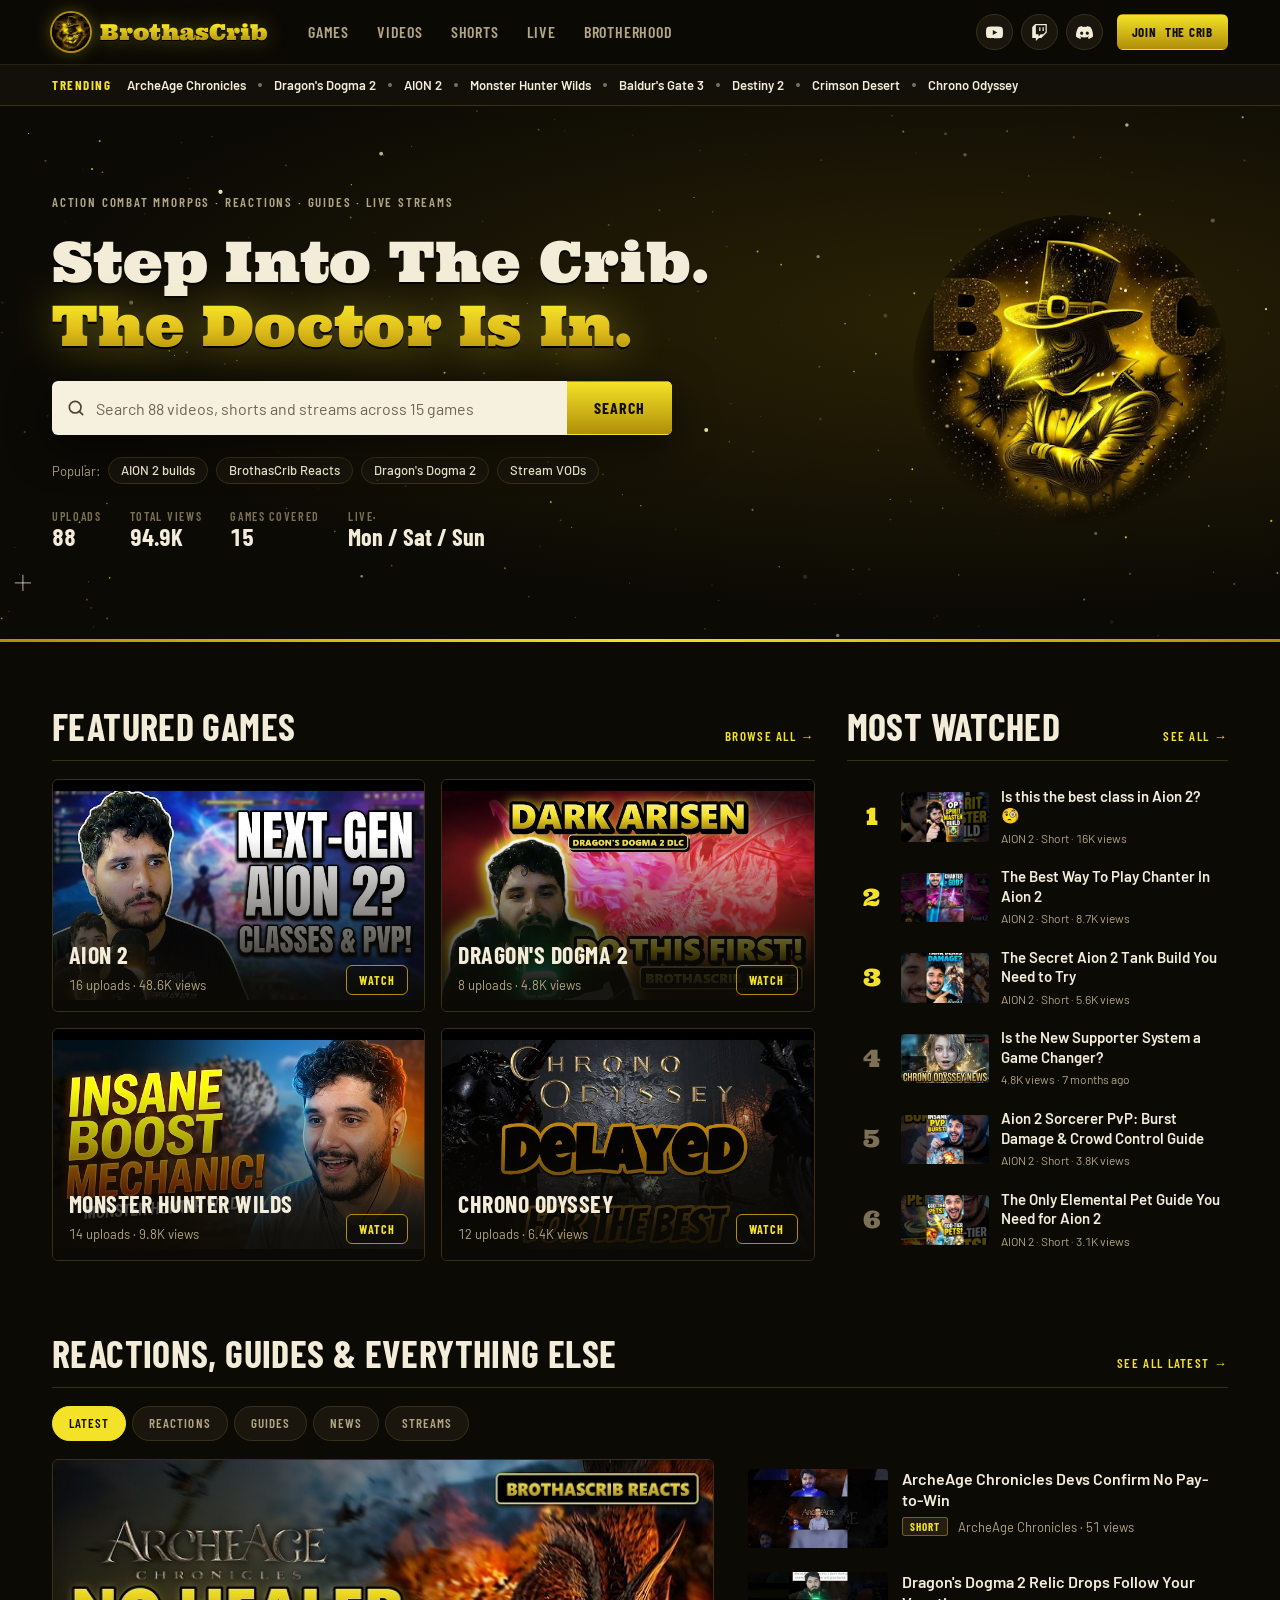
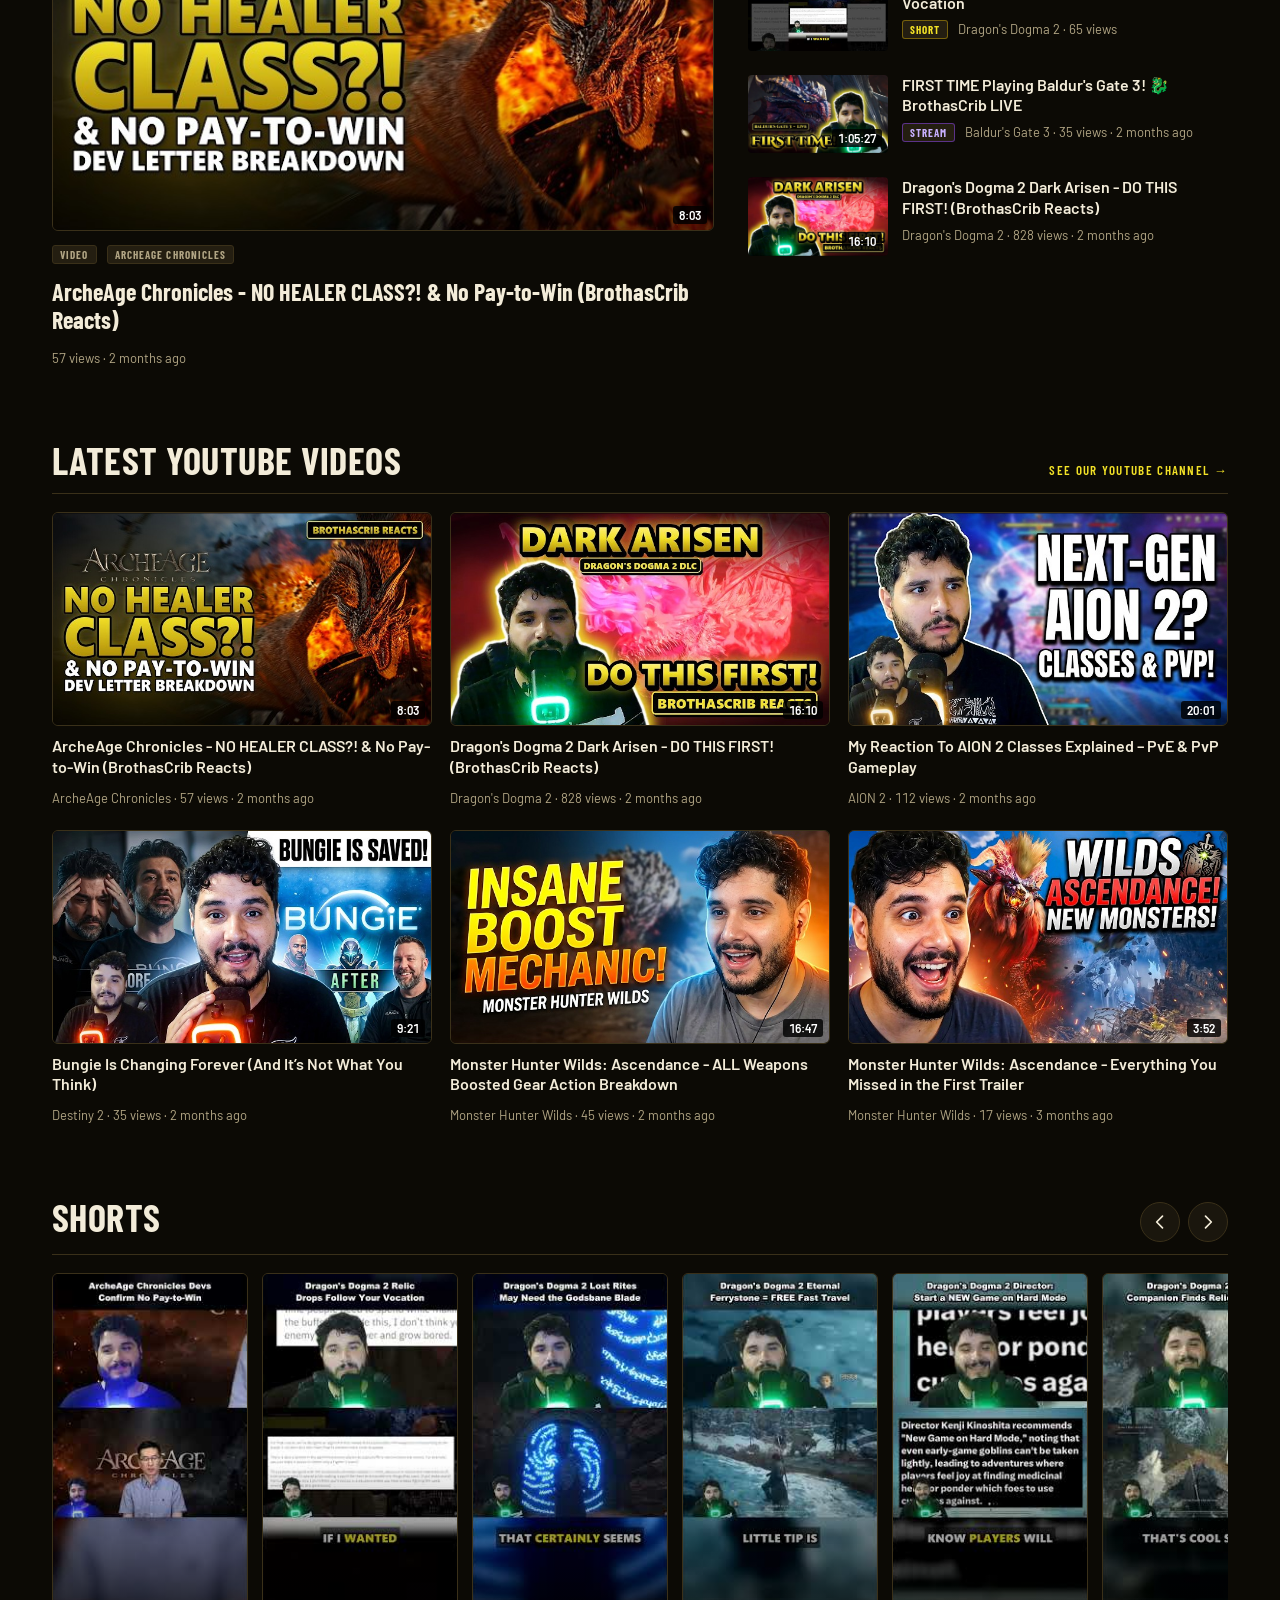
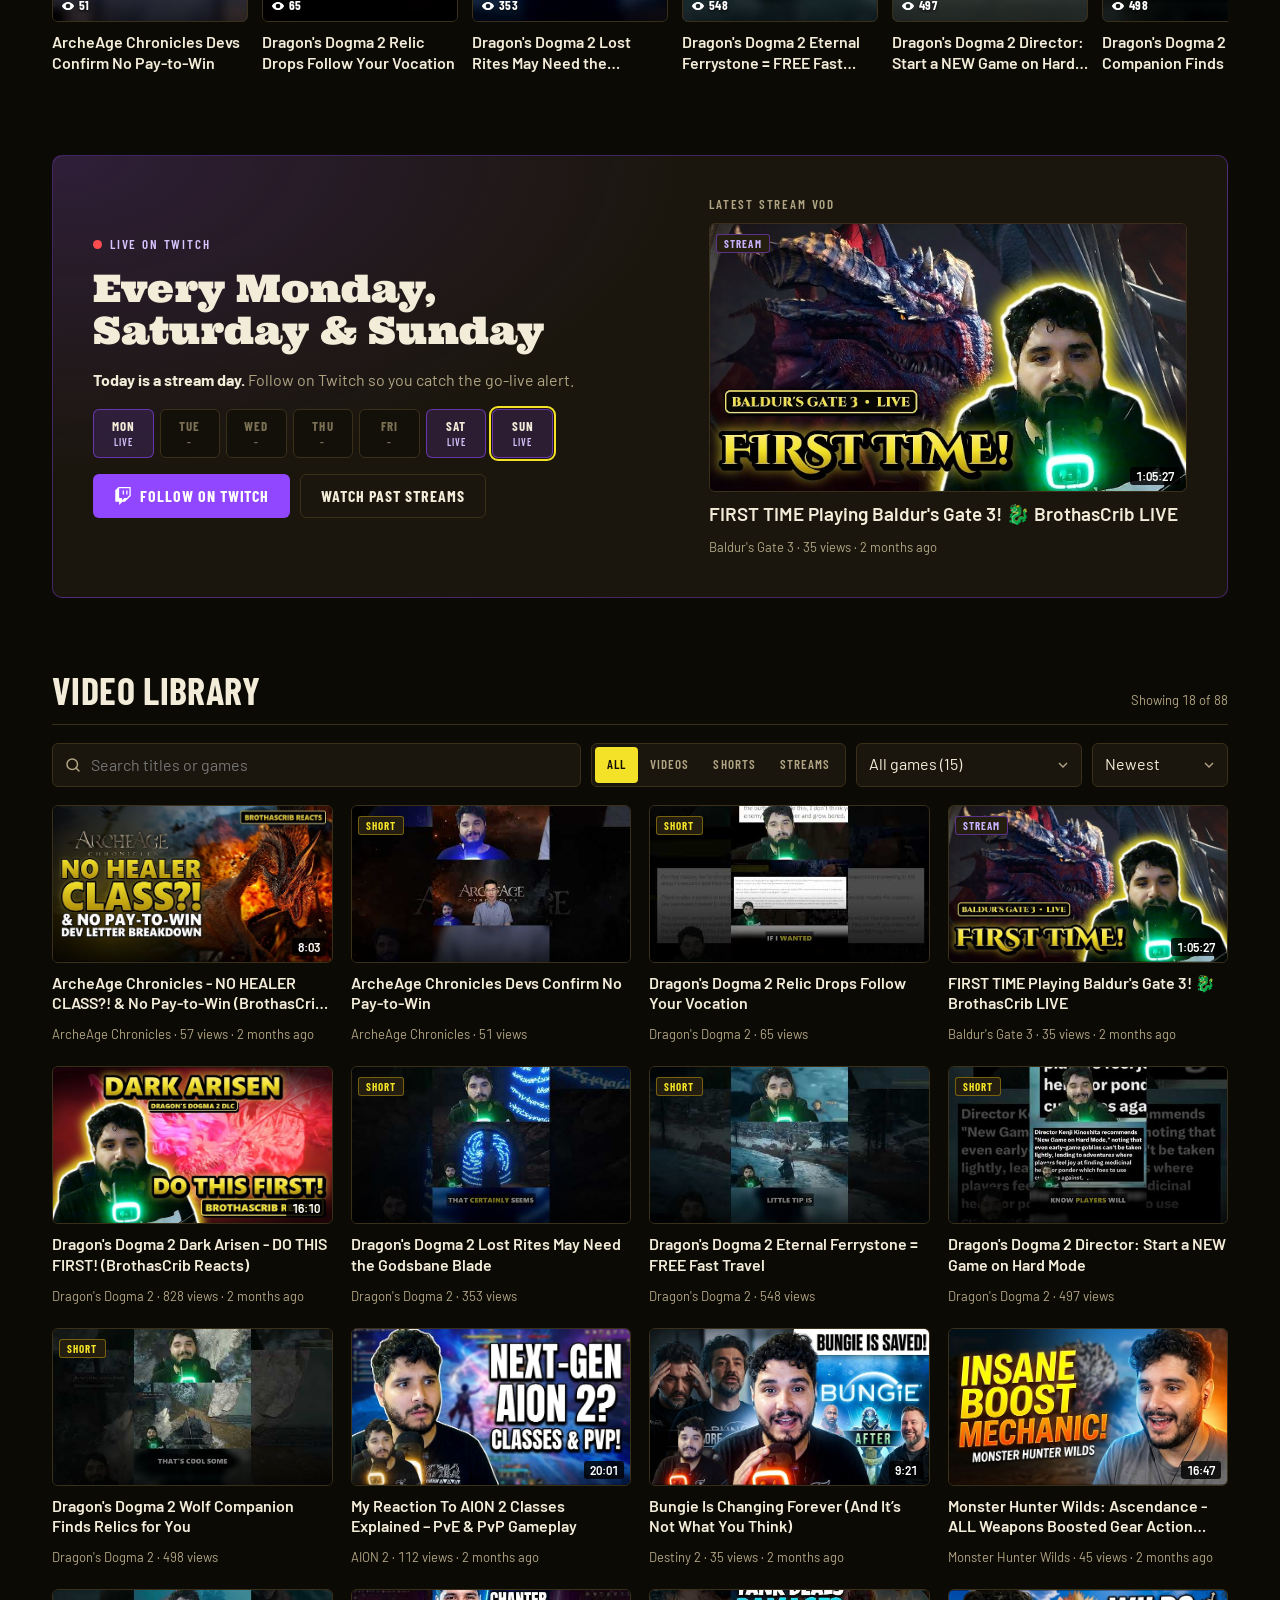
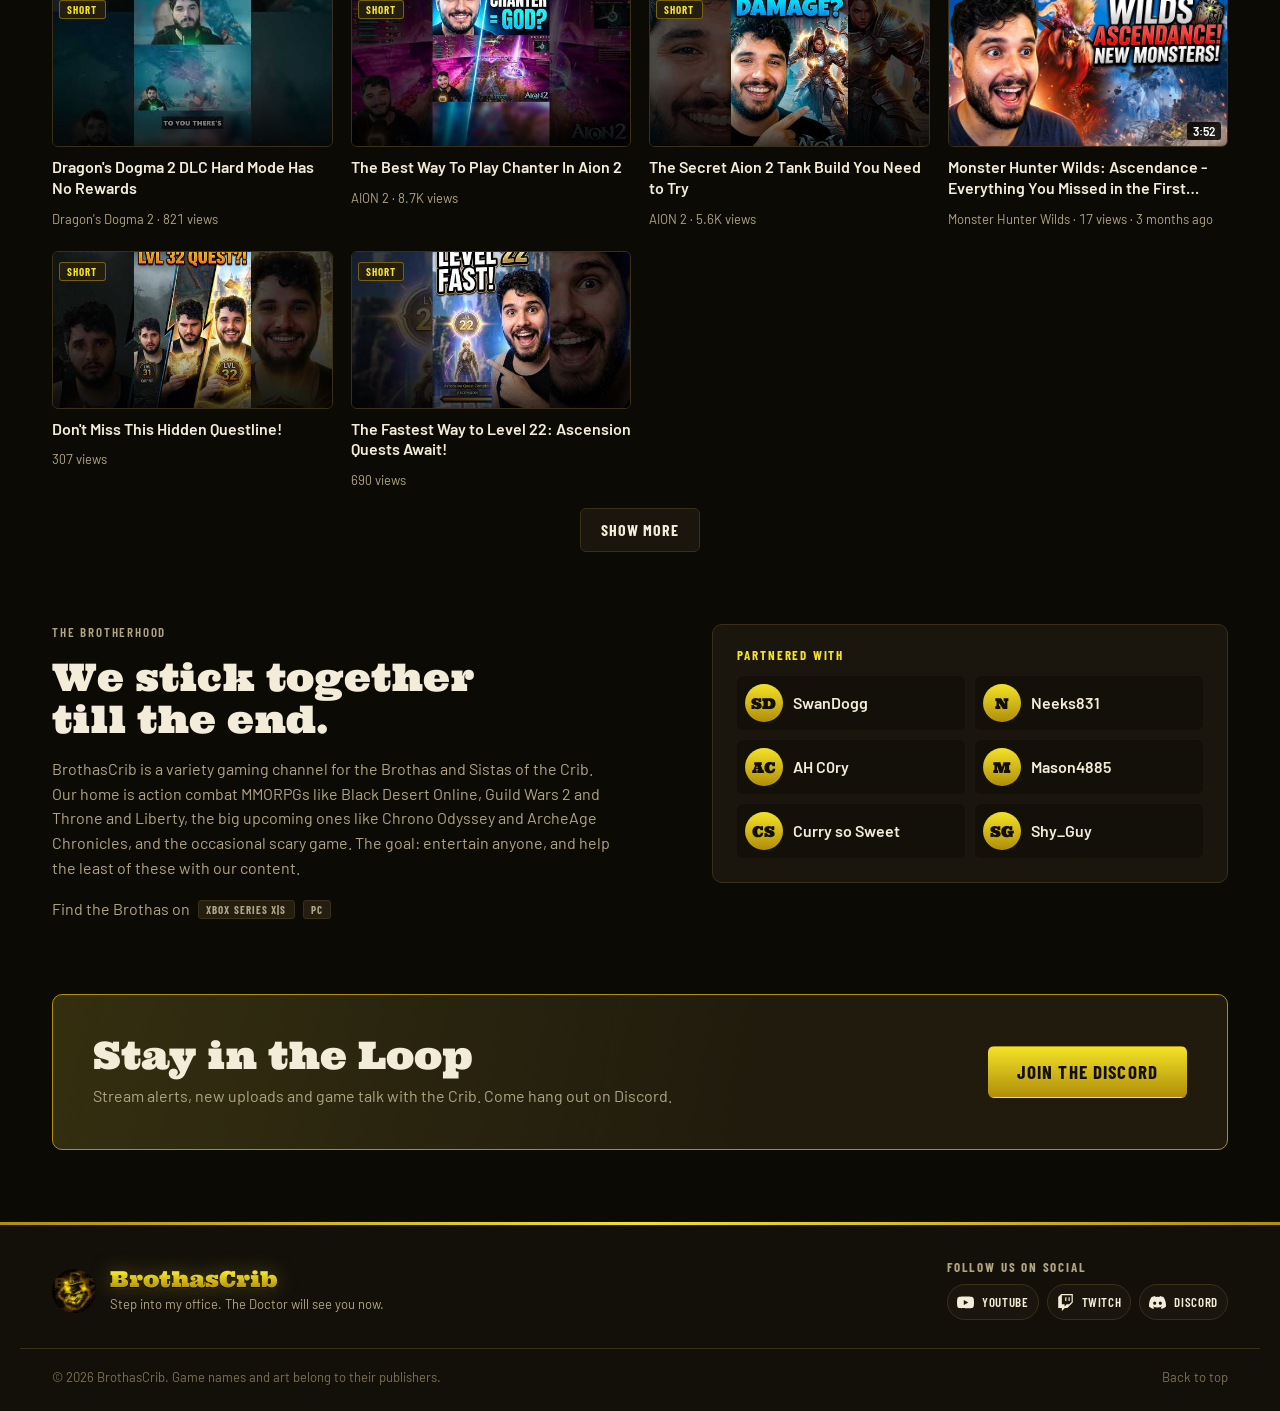
==== commit 47574ecf: "Phone fixes: header Join button fits, hero art sits behind search Co-Authored-By: Claude Opus 5.5 <n" ====
--- a/index.html
+++ b/index.html
@@ -50,7 +50,7 @@
     </nav>
     <div class="topbar__end">
       <div class="socials socials--bar" data-socials></div>
-      <a class="btn btn--gold btn--sm" data-link="discord" href="#" target="_blank" rel="noopener">Join the Crib</a>
+      <a class="btn btn--gold btn--sm" data-link="discord" href="#" target="_blank" rel="noopener">Join<span class="hide-xs"> the Crib</span></a>
     </div>
   </div>
   <div class="trending">
--- a/styles.css
+++ b/styles.css
@@ -365,10 +365,12 @@
   .split, .feed, .live, .brotherhood { grid-template-columns: minmax(0, 1fr); }
   .grid--videos { grid-template-columns: repeat(2, minmax(0, 1fr)); }
   .hero__inner { grid-template-columns: minmax(0, 1fr); }
-  .hero__art { position: absolute; right: -60px; top: 50%; translate: 0 -50%; width: 340px; opacity: .28; pointer-events: none; }
+  .hero__art { position: absolute; z-index: 0; right: -60px; top: 50%; translate: 0 -50%; width: 340px; opacity: .28; pointer-events: none; }
+  .hero__copy { position: relative; z-index: 1; }
 }
 @media (max-width: 640px) {
   :root { --bar-h: 58px; }
+  .topbar__row { gap: 12px; }
   .socials--bar { display: none; }
   .brand__word { font-size: 1.125rem; }
   .games { grid-template-columns: minmax(0, 1fr); }
@@ -382,3 +384,6 @@
   .toolbar select { flex: 1 1 140px; }
   .partners__list { grid-template-columns: minmax(0, 1fr); }
 }
+@media (max-width: 420px) {
+  .hide-xs { display: none; }
+}
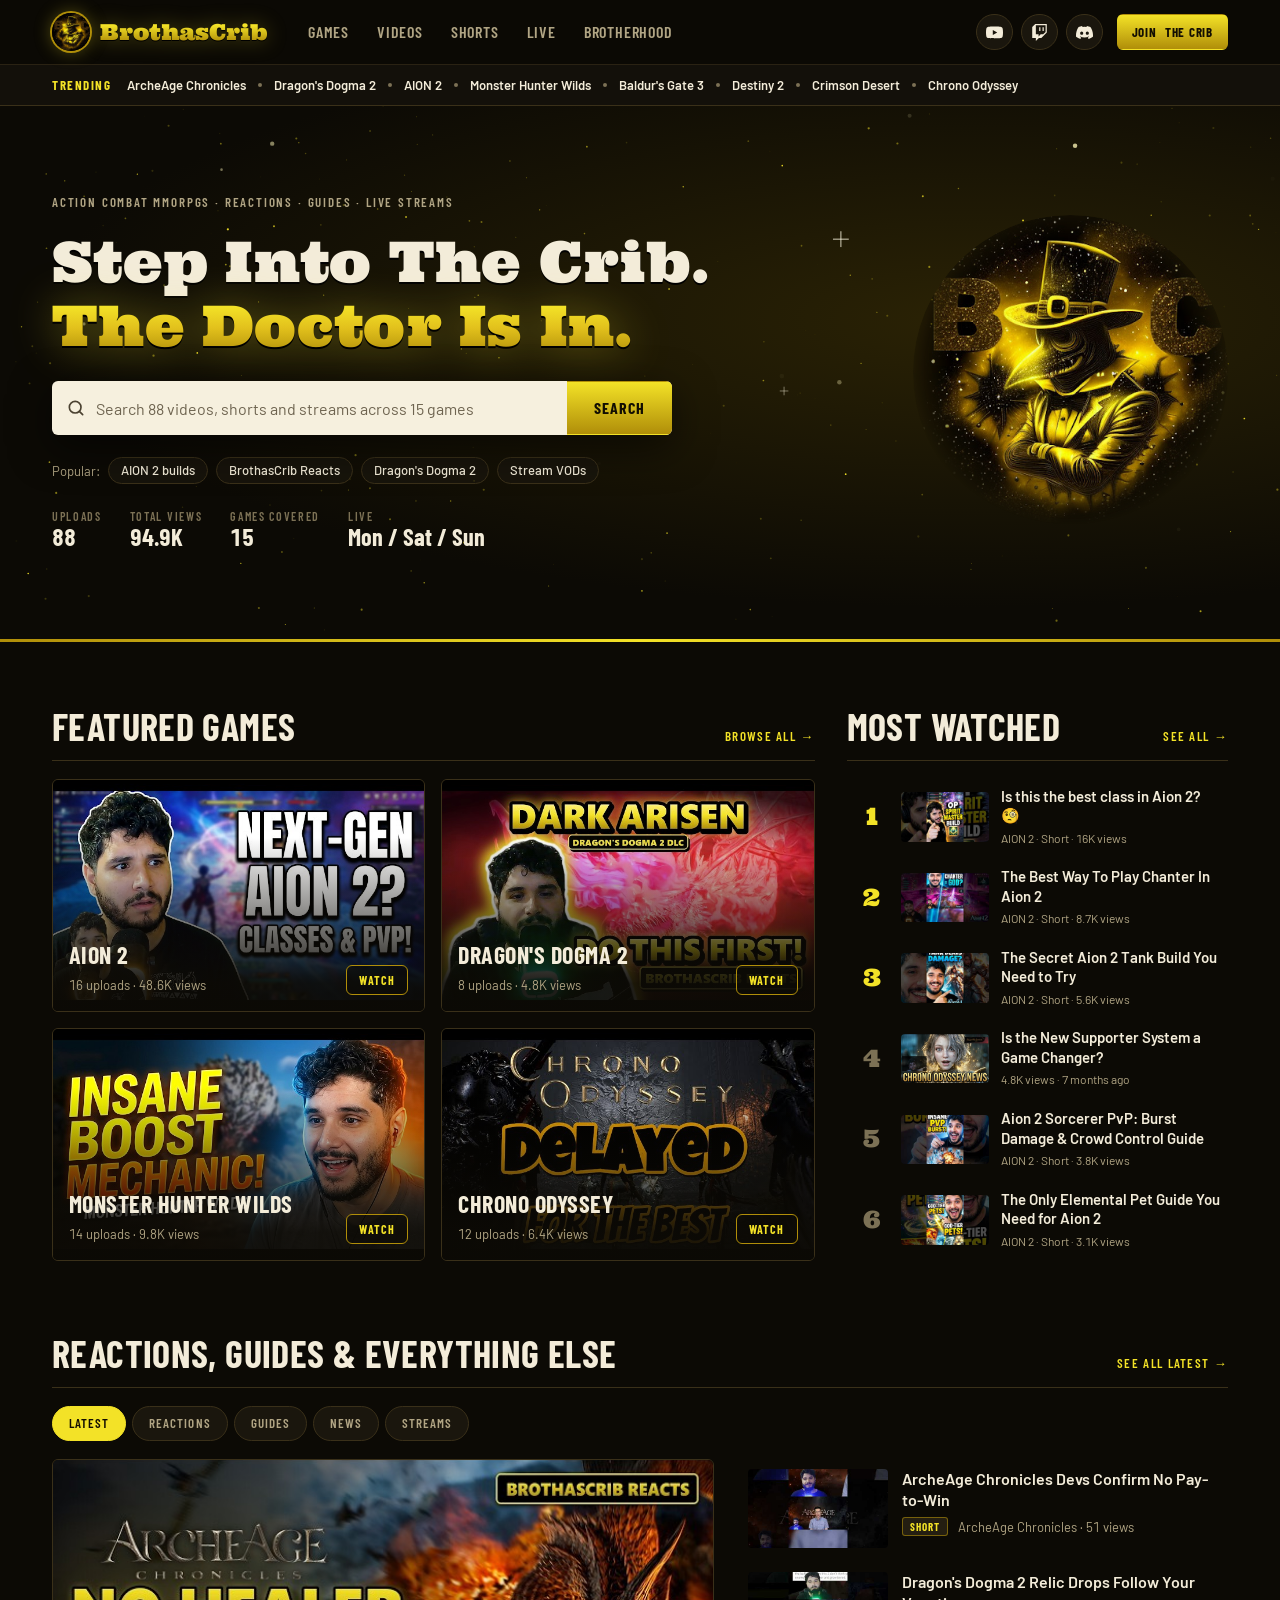
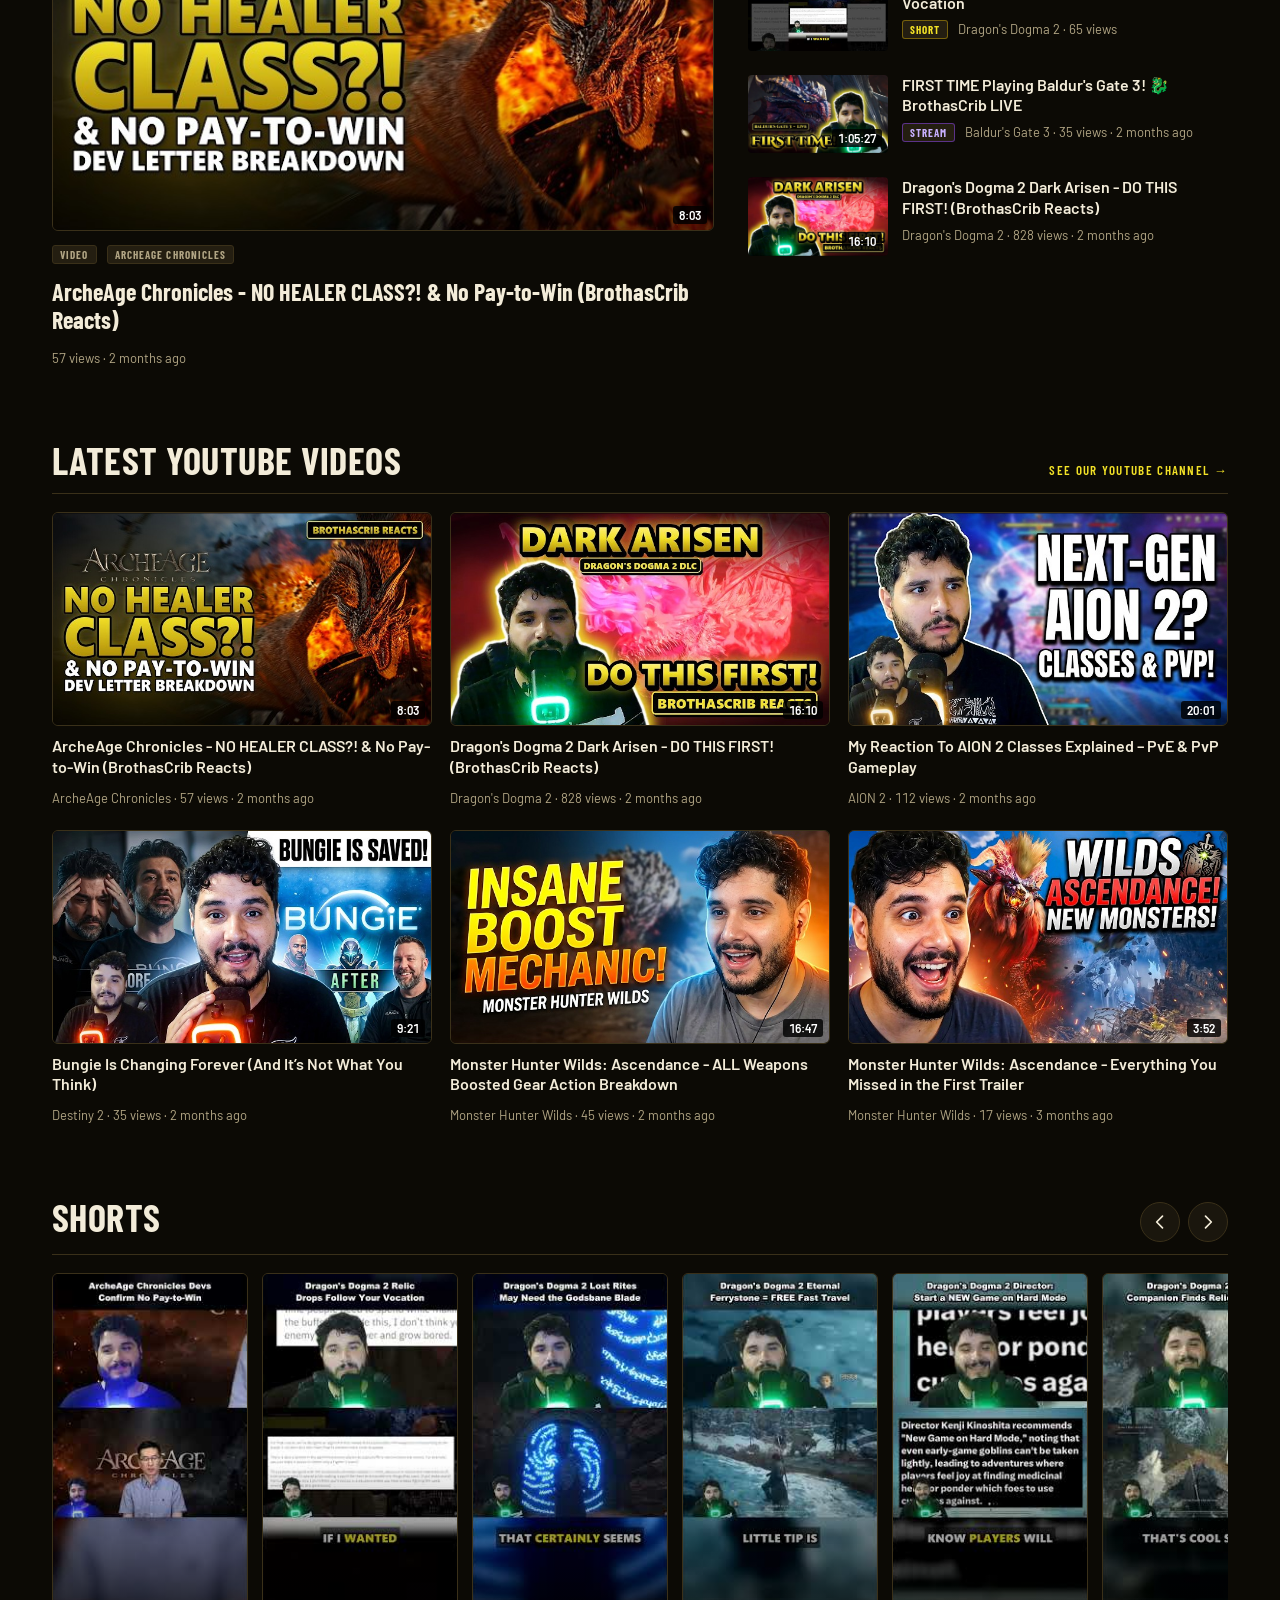
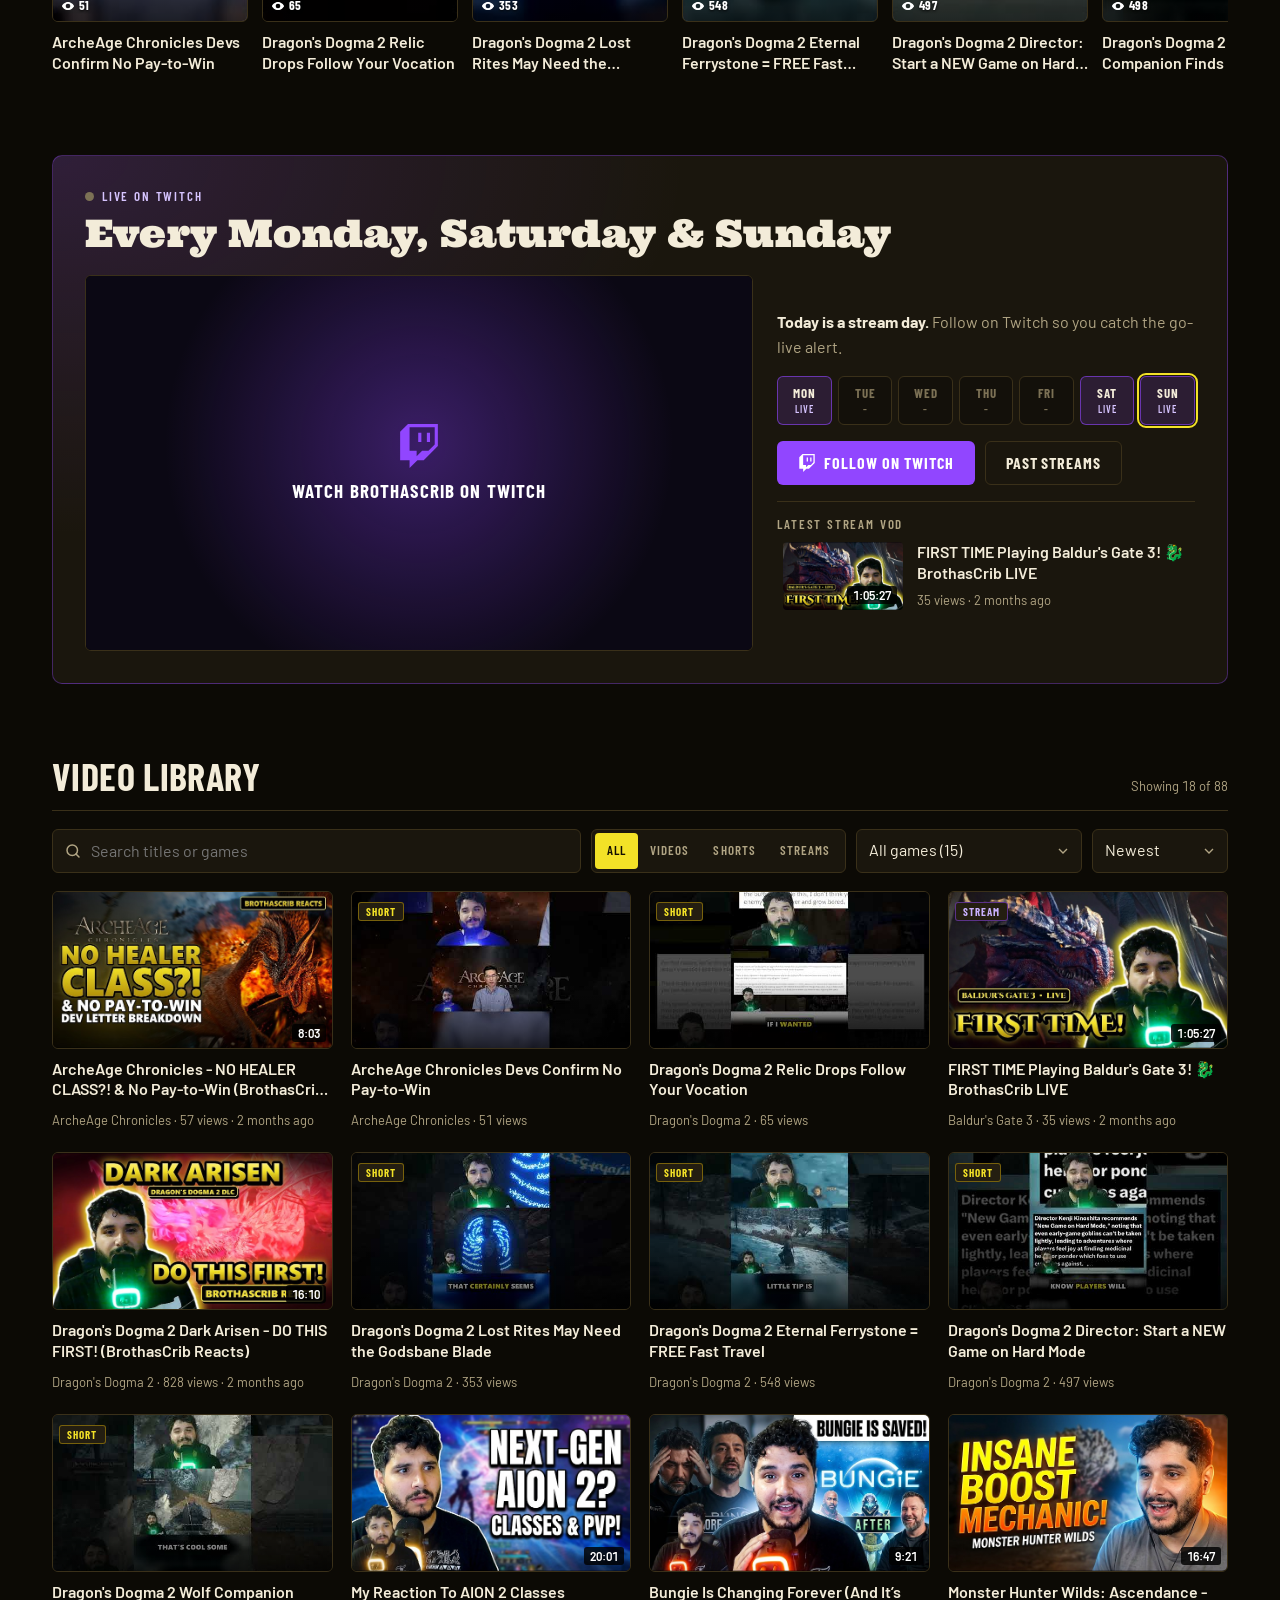
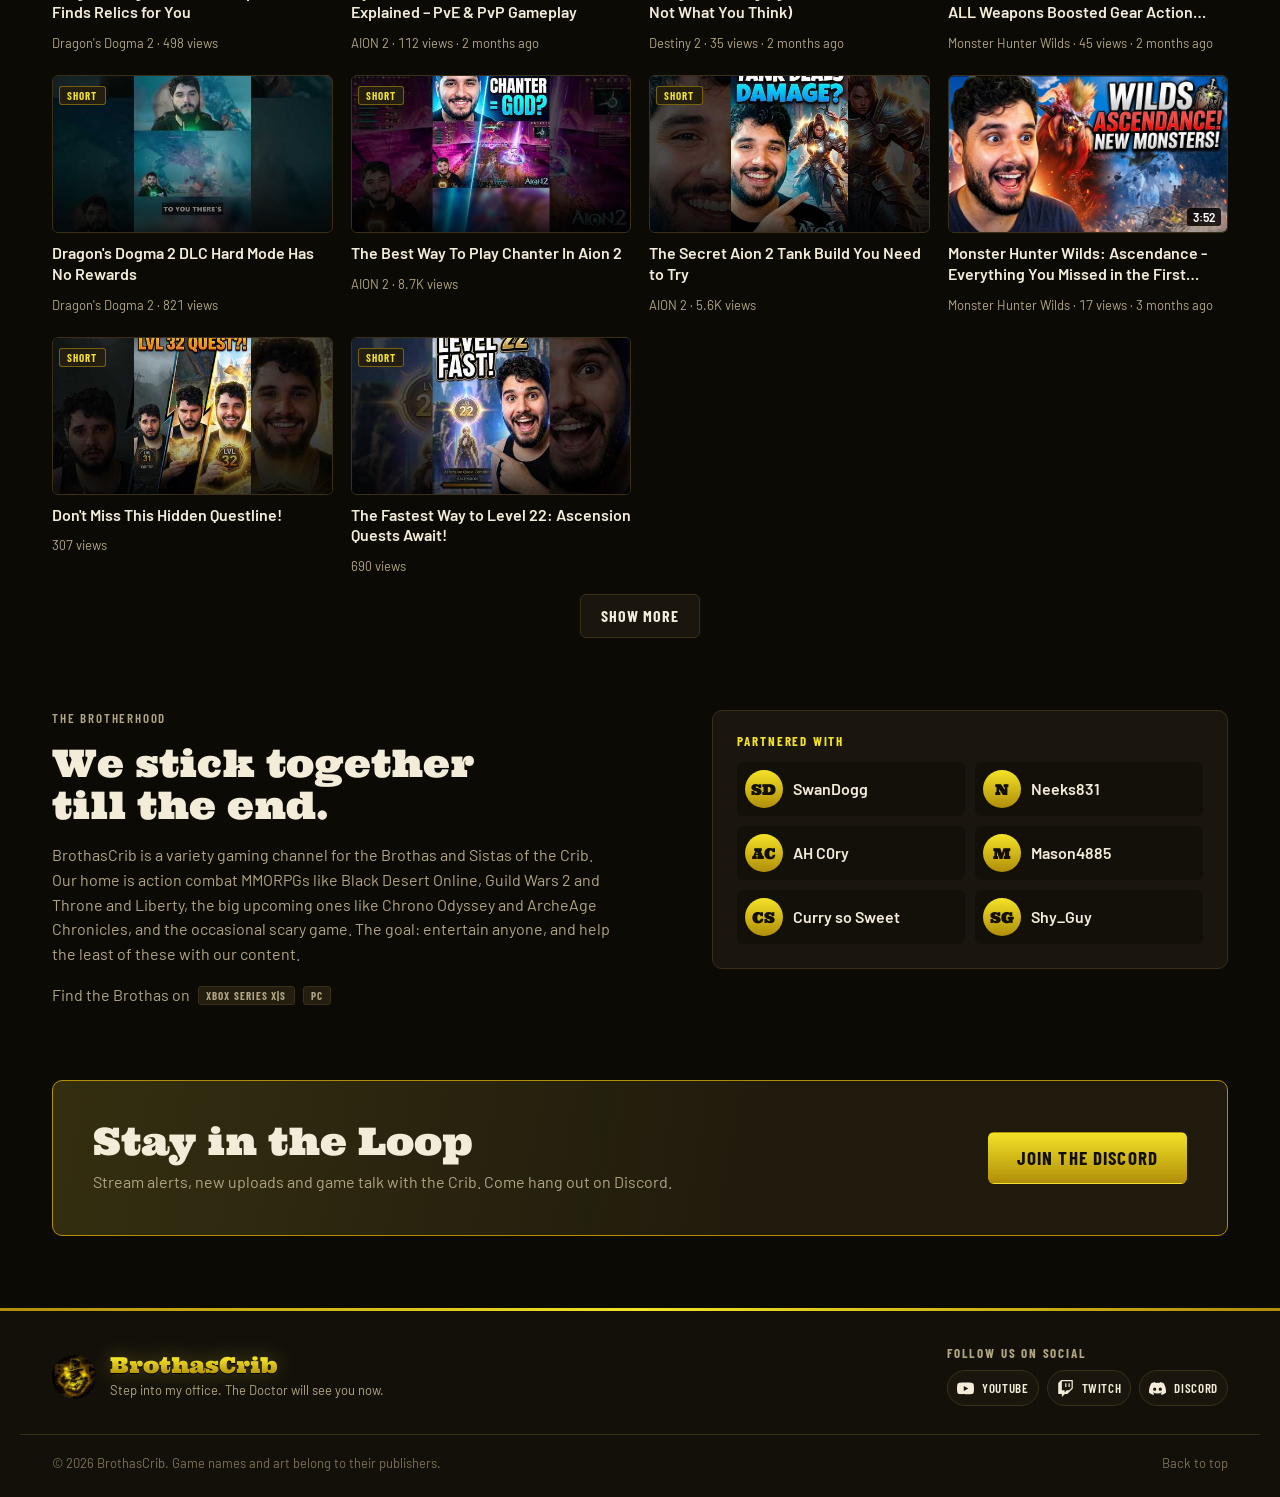
==== commit 60e4468d: "Embed Twitch player + chat; live stream jumps above the hero when live The Live on Twitch section no" ====
--- a/index.html
+++ b/index.html
@@ -25,6 +25,7 @@
 <!--seo:end-->
 <link rel="preconnect" href="https://fonts.googleapis.com">
 <link rel="preconnect" href="https://fonts.gstatic.com" crossorigin>
+<link rel="preconnect" href="https://player.twitch.tv">
 <link rel="stylesheet" href="https://fonts.googleapis.com/css2?family=Barlow+Condensed:wght@500;600;700&family=Barlow:wght@400;500;600&family=Ultra&display=swap">
 <link rel="stylesheet" href="styles.css">
 </head>
@@ -49,6 +50,7 @@
       <a href="#brotherhood">Brotherhood</a>
     </nav>
     <div class="topbar__end">
+      <a class="live-pill" href="#live" data-on><span class="dot"></span>Live</a>
       <div class="socials socials--bar" data-socials></div>
       <a class="btn btn--gold btn--sm" data-link="discord" href="#" target="_blank" rel="noopener">Join<span class="hide-xs"> the Crib</span></a>
     </div>
@@ -101,7 +103,7 @@
     </div>
   </section>
 
-  <div class="wrap stack">
+  <div class="wrap stack stack--a">
 
     <section class="split" id="games">
       <div class="block">
@@ -154,22 +156,51 @@
       <div class="rail" id="shorts-rail" tabindex="0" aria-label="Shorts, scroll sideways"></div>
     </section>
 
-    <section class="live" id="live">
-      <div class="live__copy">
-        <p class="eyebrow eyebrow--live"><span class="dot"></span> Live on Twitch</p>
-        <h2 class="live__title">Every Monday, Saturday &amp; Sunday</h2>
-        <p class="live__status" id="live-status"></p>
-        <ol class="week" id="week" aria-label="Stream days this week"></ol>
-        <div class="live__actions">
+  </div>
+
+  <!-- Twitch player. Sits here while offline; when the channel goes live, html.is-live moves this
+       zone above the hero (CSS order, so the player never reloads) and opens chat beside it. -->
+  <div class="live-zone wrap">
+    <section class="live" id="live" aria-labelledby="live-title">
+      <div class="live__head">
+        <div class="live__heading">
+          <p class="eyebrow eyebrow--live"><span class="dot"></span><span data-off>Live on Twitch</span><span data-on>Live now on Twitch</span></p>
+          <h2 class="live__title" id="live-title"><span data-off id="live-days">Every Monday, Saturday &amp; Sunday</span><span data-on>BrothasCrib is live</span></h2>
+        </div>
+        <div class="live__actions" data-on>
           <a class="btn btn--twitch" data-link="twitch" href="#" target="_blank" rel="noopener">
             <svg viewBox="0 0 24 24" aria-hidden="true"><path d="M11.57 4.71h1.72v5.15h-1.72zm4.72 0H18v5.15h-1.71zM6 0 1.71 4.29v15.42h5.15V24l4.28-4.29h3.43L22.29 12V0zm14.57 11.14-3.43 3.43h-3.43l-3 3v-3H6.86V1.71h13.71z"/></svg>
-            Follow on Twitch
+            Watch on Twitch
           </a>
-          <a class="btn btn--ghost" href="#library" data-type="stream">Watch Past Streams</a>
-        </div>
-      </div>
-      <div class="live__card" id="last-stream"></div>
-    </section>
+          <a class="btn btn--ghost chat-link" data-twitch-chat href="#" target="_blank" rel="noopener">Open Chat</a>
+        </div>
+      </div>
+      <div class="live__body">
+        <div class="player">
+          <a class="player__fallback" data-link="twitch" href="#" target="_blank" rel="noopener">
+            <svg viewBox="0 0 24 24" aria-hidden="true"><path d="M11.57 4.71h1.72v5.15h-1.72zm4.72 0H18v5.15h-1.71zM6 0 1.71 4.29v15.42h5.15V24l4.28-4.29h3.43L22.29 12V0zm14.57 11.14-3.43 3.43h-3.43l-3 3v-3H6.86V1.71h13.71z"/></svg>
+            <span>Watch BrothasCrib on Twitch</span>
+          </a>
+          <div class="player__mount" id="twitch-player"></div>
+        </div>
+        <div class="live__chat" id="live-chat" data-on></div>
+        <div class="live__info" data-off>
+          <p class="live__status" id="live-status"></p>
+          <ol class="week" id="week" aria-label="Stream days this week"></ol>
+          <div class="live__actions">
+            <a class="btn btn--twitch" data-link="twitch" href="#" target="_blank" rel="noopener">
+              <svg viewBox="0 0 24 24" aria-hidden="true"><path d="M11.57 4.71h1.72v5.15h-1.72zm4.72 0H18v5.15h-1.71zM6 0 1.71 4.29v15.42h5.15V24l4.28-4.29h3.43L22.29 12V0zm14.57 11.14-3.43 3.43h-3.43l-3 3v-3H6.86V1.71h13.71z"/></svg>
+              Follow on Twitch
+            </a>
+            <a class="btn btn--ghost" href="#library" data-type="stream">Past Streams</a>
+          </div>
+          <div class="live__vod" id="last-stream"></div>
+        </div>
+      </div>
+    </section>
+  </div>
+
+  <div class="wrap stack stack--b">
 
     <section class="block" id="library">
       <div class="block__head">
--- a/styles.css
+++ b/styles.css
@@ -33,6 +33,7 @@
   --radius: 6px;
   --gutter: clamp(16px, 4vw, 32px);
   --bar-h: 64px;
+  --sec-gap: clamp(48px, 6vw, 72px);
 }
 
 *, *::before, *::after { box-sizing: border-box; }
@@ -57,7 +58,8 @@
 .skip:focus { top: 12px; }
 
 .wrap { width: 100%; max-width: 1240px; margin-inline: auto; padding-inline: var(--gutter); }
-.stack { display: grid; gap: clamp(48px, 6vw, 72px); padding-block: clamp(40px, 5vw, 64px) 72px; }
+main { display: flex; flex-direction: column; }
+.stack { display: grid; gap: var(--sec-gap); padding-block: clamp(40px, 5vw, 64px) 72px; }
 
 .goldtext {
   background: linear-gradient(180deg, var(--gold) 15%, var(--gold-mid) 50%, var(--gold-deep) 95%);
@@ -284,20 +286,64 @@
 .card--short .card__media::after { content: ""; position: absolute; inset: 55% 0 0; background: linear-gradient(transparent, rgba(0, 0, 0, .75)); }
 .card--short .short-views { z-index: 1; }
 
-/* live band */
+/* live on twitch: player + schedule while offline; player + chat, moved above the hero, while live */
+html:not(.is-live) [data-on], .is-live [data-off] { display: none !important; }
+.stack--a { padding-bottom: var(--sec-gap); }
+.stack--b { padding-top: var(--sec-gap); }
+.is-live .stack--b { padding-top: 0; }
+.is-live .live-zone { order: -1; padding-block: clamp(16px, 2.5vw, 28px) clamp(22px, 3vw, 34px); animation: stage-in .45s ease both; }
+@keyframes stage-in { from { opacity: 0; transform: translateY(-10px); } }
+@media (prefers-reduced-motion: reduce) { .is-live .live-zone { animation: none; } }
+
 .live {
-  position: relative; display: grid; grid-template-columns: minmax(0, 1.1fr) minmax(0, .9fr); gap: 32px; align-items: center;
-  padding: clamp(24px, 4vw, 40px); border-radius: 10px; border: 1px solid rgba(145, 70, 255, .35);
+  display: grid; gap: 20px;
+  padding: clamp(18px, 3vw, 32px); border-radius: 10px; border: 1px solid rgba(145, 70, 255, .35);
   background: radial-gradient(90% 120% at 0% 0%, rgba(145, 70, 255, .18), transparent 60%), var(--surface);
 }
-.live__copy { display: grid; gap: 16px; min-width: 0; }
+.is-live .live { border-color: rgba(255, 77, 79, .5); box-shadow: 0 18px 60px rgba(145, 70, 255, .16); }
+.live__head { display: flex; flex-wrap: wrap; align-items: end; justify-content: space-between; gap: 14px 24px; }
+.live__heading { display: grid; gap: 8px; min-width: 0; }
 .eyebrow--live { color: #d6c4ff; }
-.dot { width: 9px; height: 9px; border-radius: 50%; background: var(--live); box-shadow: 0 0 0 0 rgba(255, 77, 79, .6); animation: ping 2s infinite; }
-@keyframes ping { 70% { box-shadow: 0 0 0 8px rgba(255, 77, 79, 0); } 100% { box-shadow: 0 0 0 0 rgba(255, 77, 79, 0); } }
+.is-live .eyebrow--live { color: #ffb3b4; }
+.dot { flex-shrink: 0; width: 9px; height: 9px; border-radius: 50%; background: var(--live); box-shadow: 0 0 0 0 var(--ping, rgba(255, 77, 79, .6)); animation: ping 2s infinite; }
+html:not(.is-live) .live .dot { background: var(--dim); animation: none; }
+@keyframes ping { 70% { box-shadow: 0 0 0 8px transparent; } 100% { box-shadow: 0 0 0 0 transparent; } }
 @media (prefers-reduced-motion: reduce) { .dot { animation: none; } }
 .live__title { font: 400 var(--step-3)/1.1 var(--f-display); }
+
+.live__body { display: grid; grid-template-columns: minmax(0, 1.6fr) minmax(0, 1fr); gap: 24px; align-items: center; }
+.is-live .live__body { grid-template-columns: minmax(0, 1fr) 340px; gap: 16px; align-items: start; }
+.player { position: relative; aspect-ratio: 16 / 9; border-radius: var(--radius); overflow: hidden; border: 1px solid var(--line); background: #000; }
+.player__fallback {
+  position: absolute; inset: 0; display: grid; place-content: center; justify-items: center; gap: 12px; padding: 16px; text-align: center;
+  background: radial-gradient(circle at 50% 45%, rgba(145, 70, 255, .35), transparent 65%), #0b0814;
+  font: 700 var(--step-1)/1.2 var(--f-head); letter-spacing: .06em; text-transform: uppercase; color: #fff;
+}
+.player__fallback svg { width: 44px; height: 44px; fill: var(--twitch); }
+.player__fallback:hover span { color: var(--gold); }
+.player__mount { position: absolute; inset: 0; }
+.player__mount:empty { display: none; }
+.player__mount iframe { display: block; width: 100%; height: 100%; border: 0; }
+.live__chat { align-self: stretch; min-height: 0; border-radius: var(--radius); overflow: hidden; border: 1px solid var(--line); background: #18181b; }
+.live__chat iframe { display: block; width: 100%; height: 100%; border: 0; }
+
+.live__info { display: grid; gap: 16px; min-width: 0; align-content: center; }
 .live__status { color: var(--muted); }
 .live__status strong { color: var(--fg); }
+.live__vod { display: grid; gap: 4px; padding-top: 14px; border-top: 1px solid var(--line); }
+.live__vod .item { grid-template-columns: 120px minmax(0, 1fr); padding: 6px; }
+
+.live-pill {
+  display: inline-flex; align-items: center; gap: 7px; height: 30px; padding: 0 11px 0 9px; border-radius: 999px; flex-shrink: 0;
+  background: var(--live); color: #fff; font: 700 var(--step--1)/1 var(--f-head); letter-spacing: .12em; text-transform: uppercase;
+}
+.live-pill .dot { width: 8px; height: 8px; background: #fff; --ping: rgba(255, 255, 255, .7); }
+.live-pill:hover { filter: brightness(1.1); }
+.is-live .mainnav a[href="#live"], .is-live .drawer__nav a[href="#live"] { color: #ffb3b4; }
+.is-live .mainnav a[href="#live"]::before, .is-live .drawer__nav a[href="#live"]::before {
+  content: ""; display: inline-block; width: 8px; height: 8px; margin-right: 7px; border-radius: 50%; background: var(--live); vertical-align: .1em;
+}
+.is-live #stat-live { color: var(--live); }
 .week { list-style: none; margin: 0; padding: 0; display: grid; grid-template-columns: repeat(7, minmax(0, 1fr)); gap: 6px; max-width: 460px; }
 .week li { display: grid; gap: 4px; justify-items: center; padding: 10px 2px; border-radius: var(--radius); border: 1px solid var(--line); background: var(--bg-2); font: 700 var(--step--1)/1 var(--f-head); letter-spacing: .08em; text-transform: uppercase; color: var(--dim); }
 .week li small { font: 600 .625rem/1 var(--f-head); letter-spacing: .1em; }
@@ -305,7 +351,6 @@
 .week li.on small { color: #d6c4ff; }
 .week li.today { outline: 2px solid var(--gold); outline-offset: 1px; }
 .live__actions { display: flex; flex-wrap: wrap; gap: 10px; }
-.live__card .card__title { font-size: var(--step-1); }
 
 /* library */
 .toolbar { display: flex; flex-wrap: wrap; gap: 10px; align-items: center; }
@@ -318,7 +363,7 @@
 .seg { display: inline-flex; padding: 3px; border-radius: var(--radius); border: 1px solid var(--line); background: var(--surface); }
 .seg button { height: 36px; padding: 0 12px; border: 0; border-radius: 4px; background: none; cursor: pointer; font: 600 var(--step--1)/1 var(--f-head); letter-spacing: .08em; text-transform: uppercase; color: var(--muted); }
 .seg button[aria-pressed="true"] { background: var(--gold); color: var(--ink); }
-.grid--lib .card--short .card__media, .live__card .card__media { aspect-ratio: 16 / 9; }
+.grid--lib .card--short .card__media { aspect-ratio: 16 / 9; }
 .lib-more { display: flex; justify-content: center; }
 .empty { grid-column: 1 / -1; padding: 40px 20px; text-align: center; color: var(--muted); border: 1px dashed var(--line); border-radius: var(--radius); }
 .empty strong { color: var(--fg); }
@@ -362,7 +407,11 @@
   .menu-btn { display: inline-grid; }
 }
 @media (max-width: 960px) {
-  .split, .feed, .live, .brotherhood { grid-template-columns: minmax(0, 1fr); }
+  .split, .feed, .live__body, .is-live .live__body, .brotherhood { grid-template-columns: minmax(0, 1fr); }
+  .live__chat { display: none !important; }
+  .live__head { display: contents; }
+  .live__head > .live__actions { order: 1; }
+  .live__actions .btn { flex: 1 1 auto; padding-inline: 14px; }
   .grid--videos { grid-template-columns: repeat(2, minmax(0, 1fr)); }
   .hero__inner { grid-template-columns: minmax(0, 1fr); }
   .hero__art { position: absolute; z-index: 0; right: -60px; top: 50%; translate: 0 -50%; width: 340px; opacity: .28; pointer-events: none; }
@@ -384,6 +433,10 @@
   .toolbar select { flex: 1 1 140px; }
   .partners__list { grid-template-columns: minmax(0, 1fr); }
 }
+@media (min-width: 961px) {
+  .chat-link { display: none; }
+}
 @media (max-width: 420px) {
   .hide-xs { display: none; }
-}
+  .is-live .topbar__end .btn--gold { display: none; }
+}
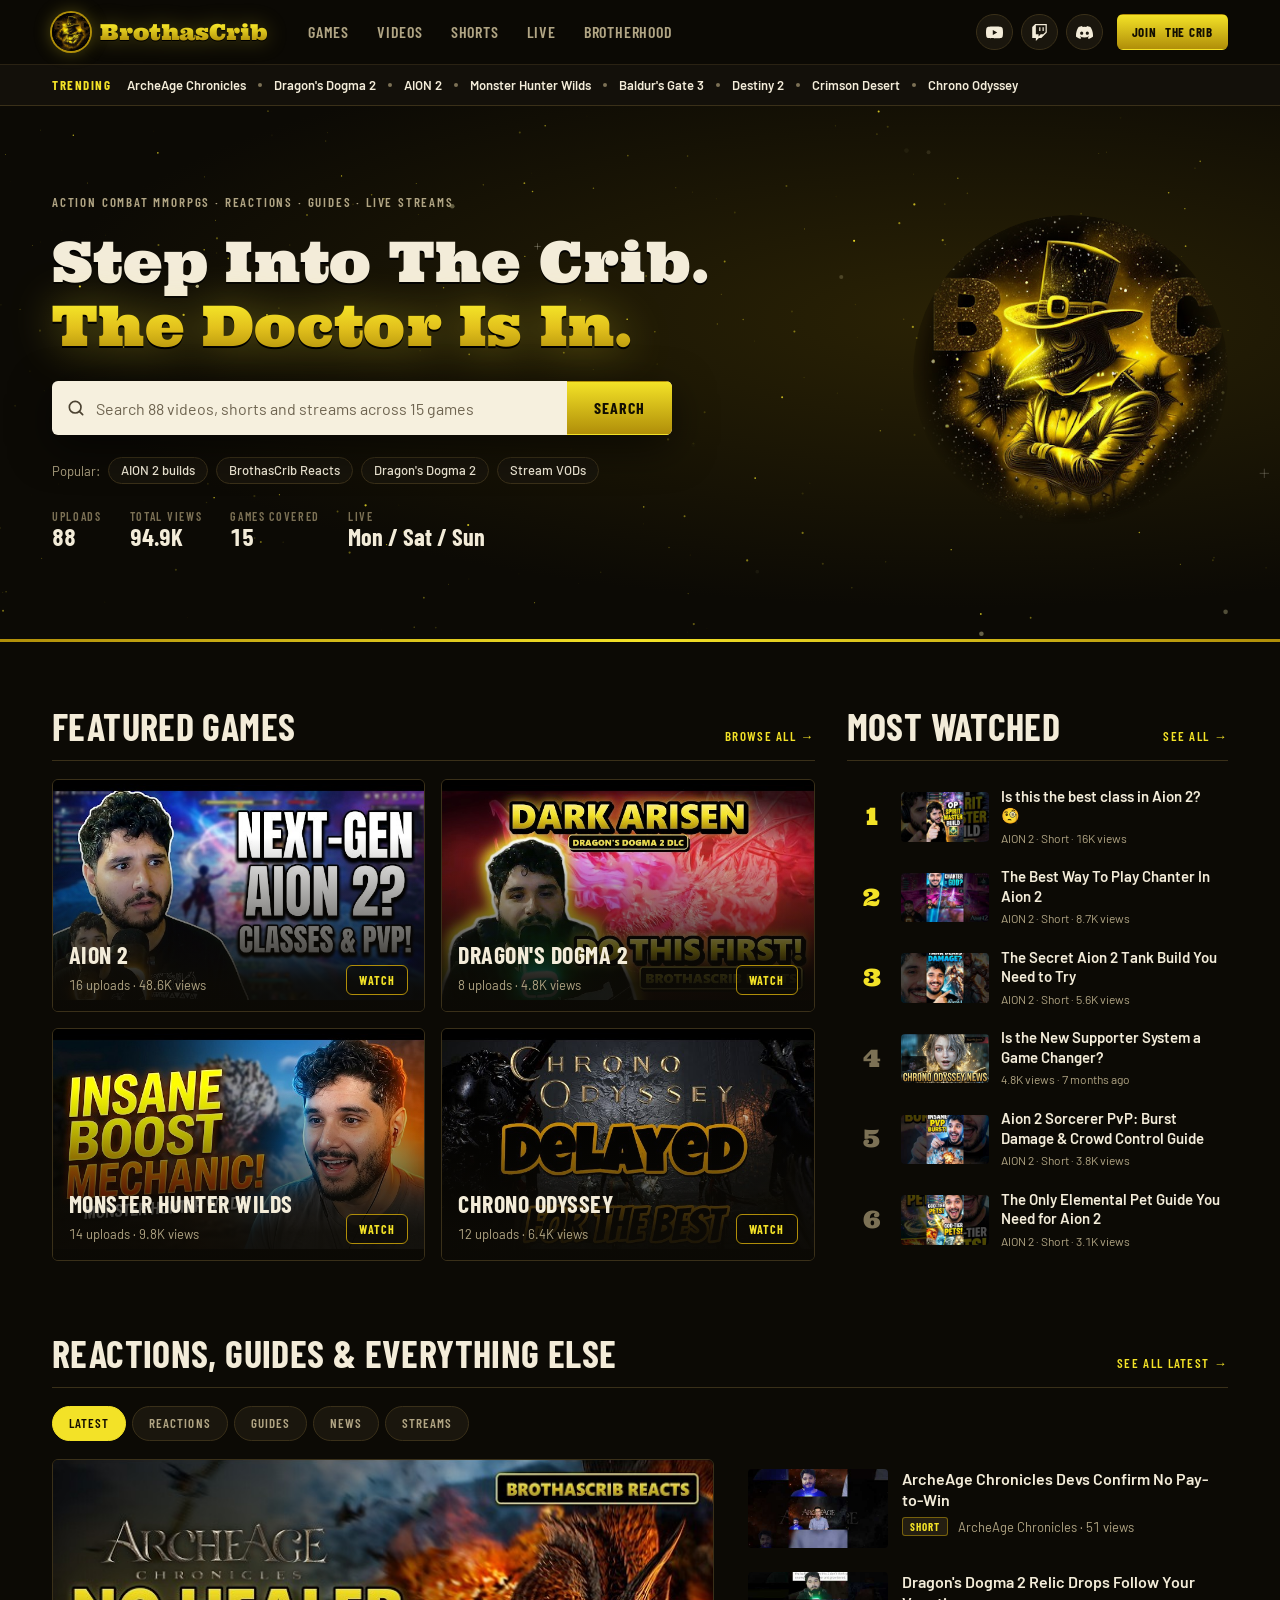
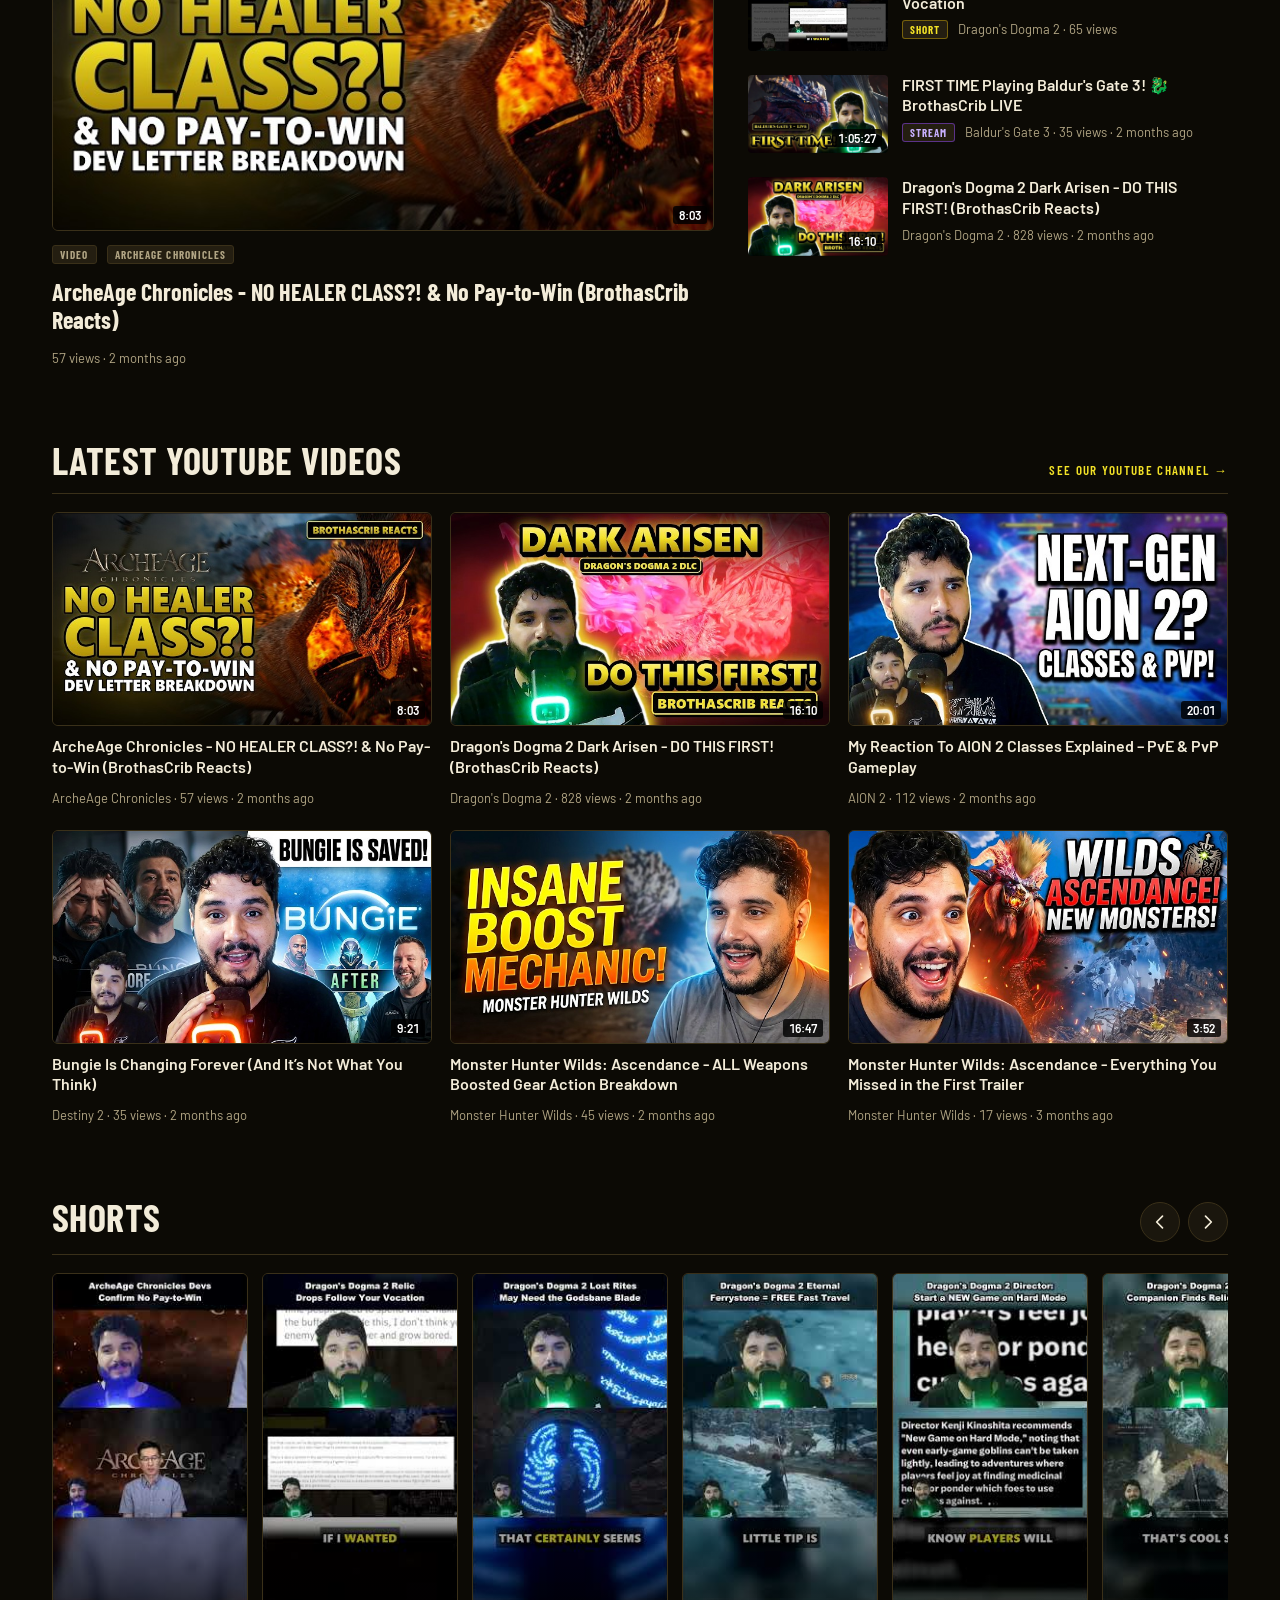
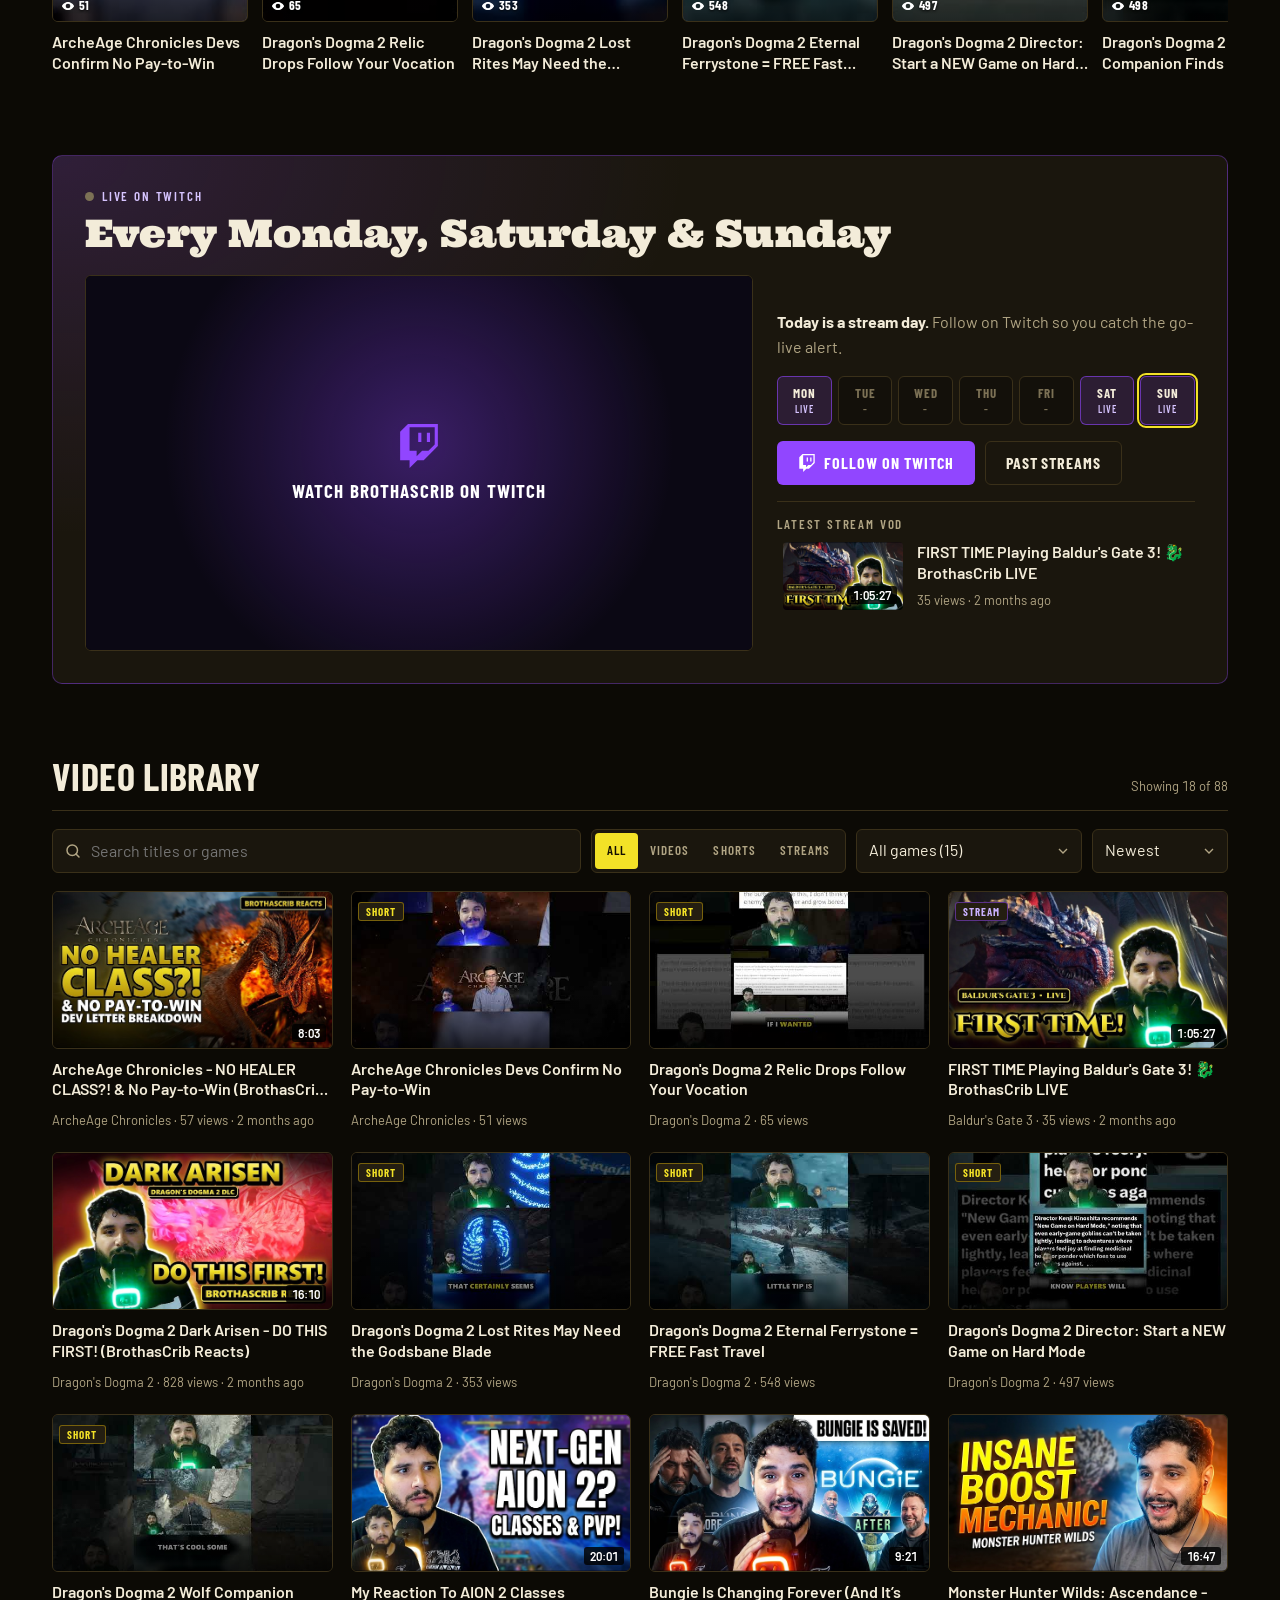
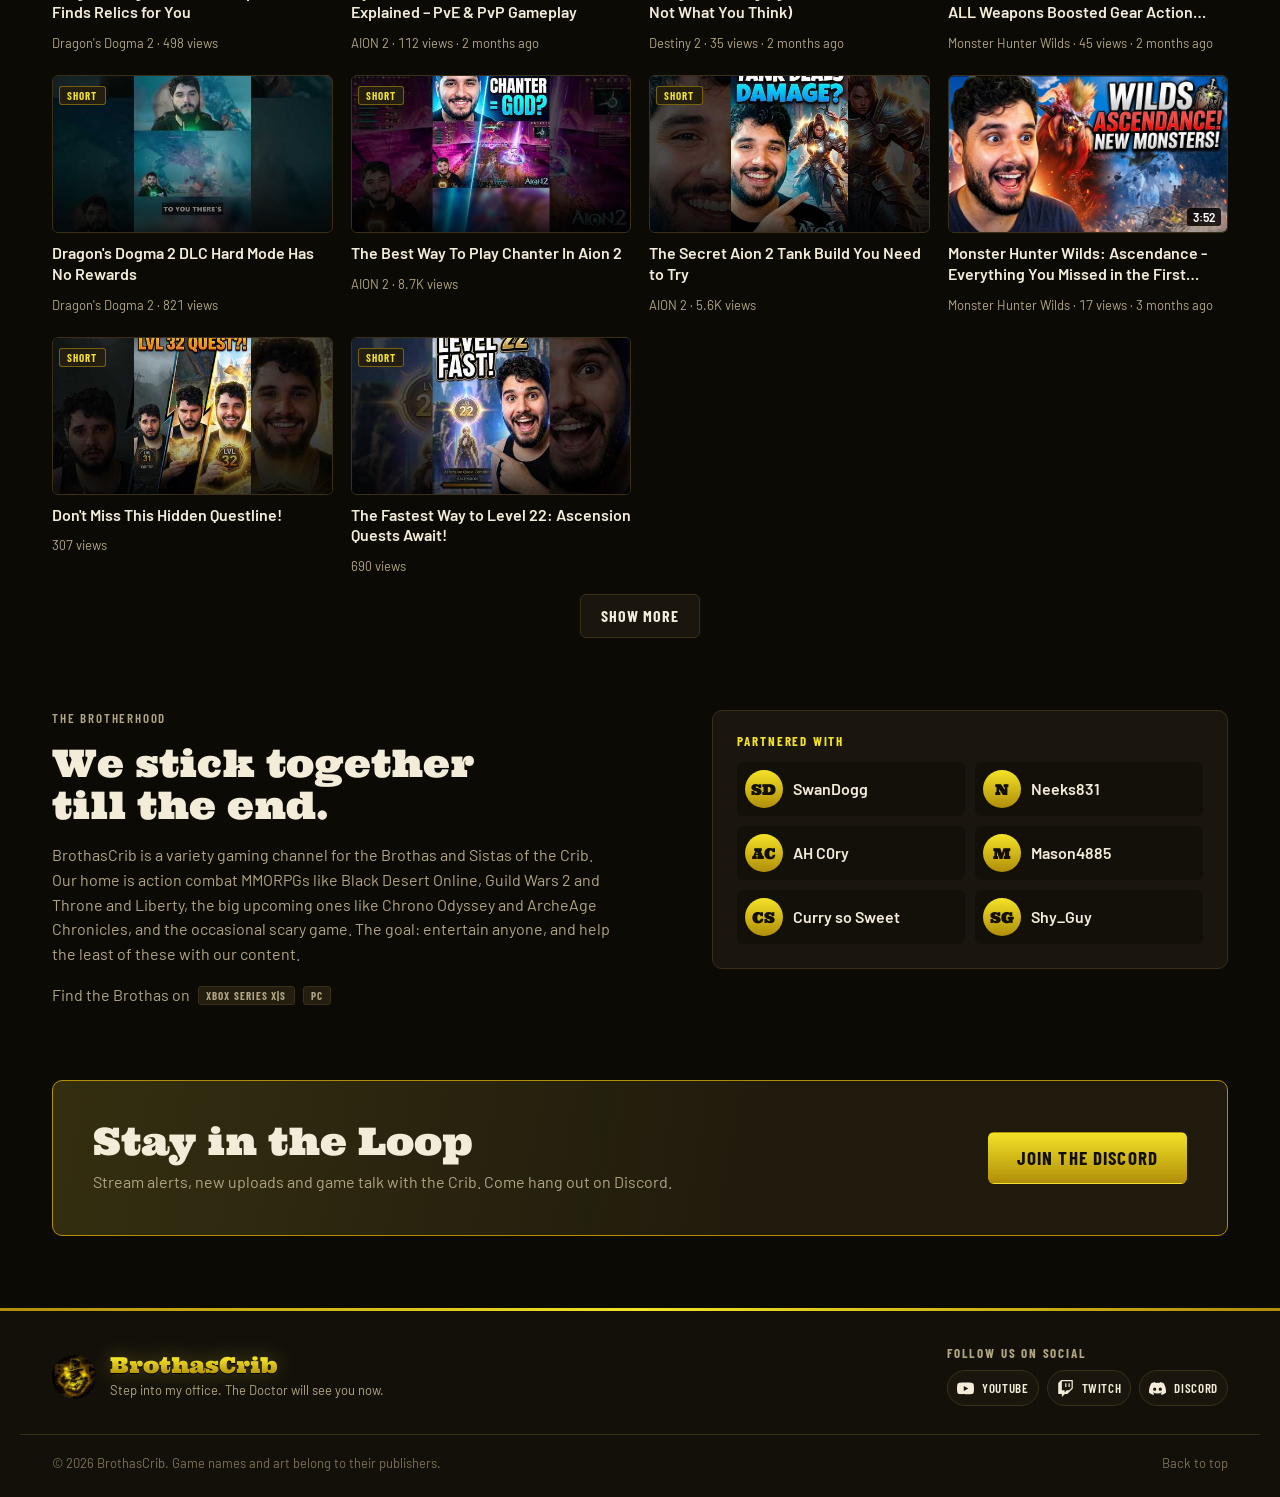
==== commit f3da320c: "Use the permanent Discord invite (old one expires 2026-10-13) Co-Authored-By: Claude Opus 5.5 <norep" ====
--- a/index.html
+++ b/index.html
@@ -21,7 +21,7 @@
 <meta property="og:image:height" content="318">
 <meta name="twitter:card" content="summary_large_image">
 <meta name="twitter:image" content="https://brothascrib831-art.github.io/img/banner.jpg">
-<script type="application/ld+json">{"@context": "https://schema.org", "@graph": [{"@type": "Organization", "@id": "https://brothascrib831-art.github.io/#org", "name": "BrothasCrib", "alternateName": "Brothas Crib", "url": "https://brothascrib831-art.github.io/", "logo": "https://brothascrib831-art.github.io/img/avatar.jpg", "image": "https://brothascrib831-art.github.io/img/banner.jpg", "description": "BrothasCrib is a variety gaming channel for action combat MMORPGs: AION 2 builds, Dragon's Dogma 2, Monster Hunter Wilds, reactions and guides. Live on Twitch Monday, Saturday and Sunday.", "sameAs": ["https://www.youtube.com/@brothascrib831", "https://www.twitch.tv/brothascrib", "https://discord.gg/cgDVVRjh5"]}, {"@type": "WebSite", "@id": "https://brothascrib831-art.github.io/#site", "url": "https://brothascrib831-art.github.io/", "name": "BrothasCrib", "publisher": {"@id": "https://brothascrib831-art.github.io/#org"}, "inLanguage": "en"}]}</script>
+<script type="application/ld+json">{"@context": "https://schema.org", "@graph": [{"@type": "Organization", "@id": "https://brothascrib831-art.github.io/#org", "name": "BrothasCrib", "alternateName": "Brothas Crib", "url": "https://brothascrib831-art.github.io/", "logo": "https://brothascrib831-art.github.io/img/avatar.jpg", "image": "https://brothascrib831-art.github.io/img/banner.jpg", "description": "BrothasCrib is a variety gaming channel for action combat MMORPGs: AION 2 builds, Dragon's Dogma 2, Monster Hunter Wilds, reactions and guides. Live on Twitch Monday, Saturday and Sunday.", "sameAs": ["https://www.youtube.com/@brothascrib831", "https://www.twitch.tv/brothascrib", "https://discord.gg/xrYaJYVRzs"]}, {"@type": "WebSite", "@id": "https://brothascrib831-art.github.io/#site", "url": "https://brothascrib831-art.github.io/", "name": "BrothasCrib", "publisher": {"@id": "https://brothascrib831-art.github.io/#org"}, "inLanguage": "en"}]}</script>
 <!--seo:end-->
 <link rel="preconnect" href="https://fonts.googleapis.com">
 <link rel="preconnect" href="https://fonts.gstatic.com" crossorigin>
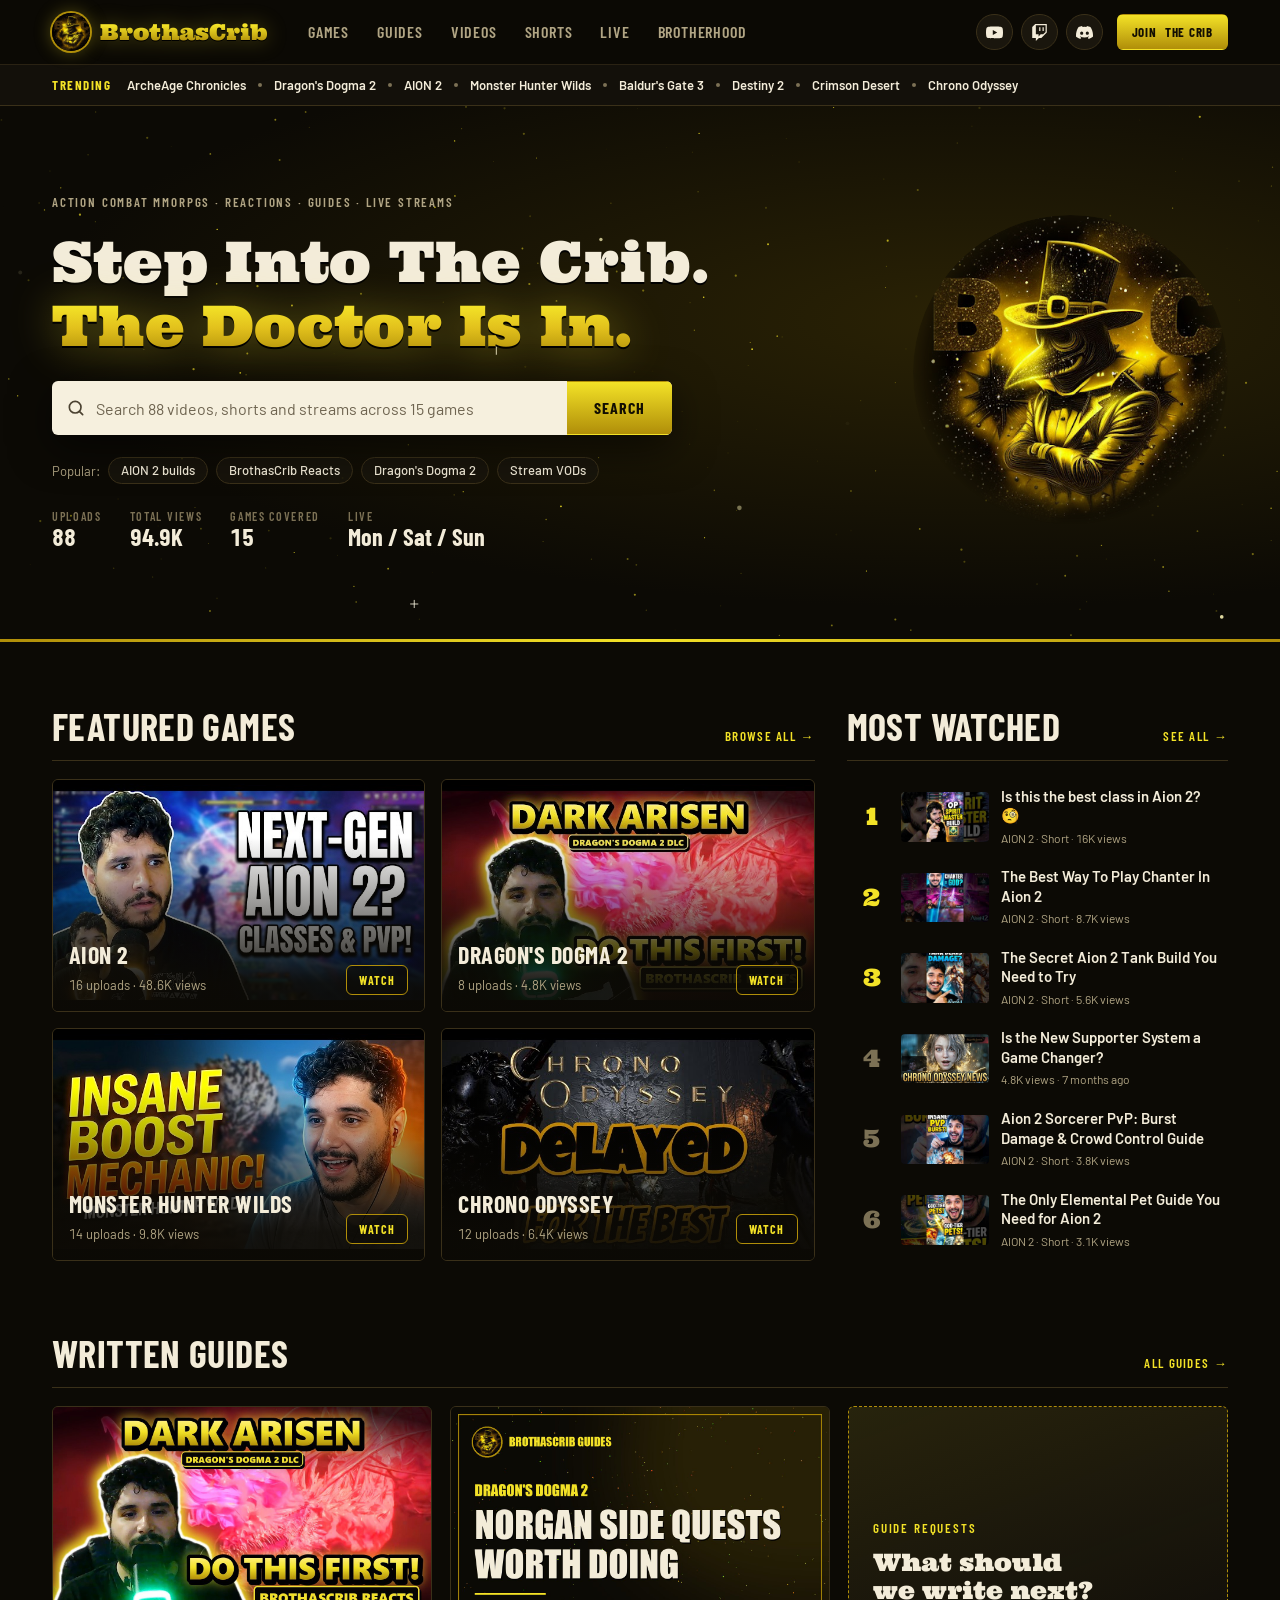
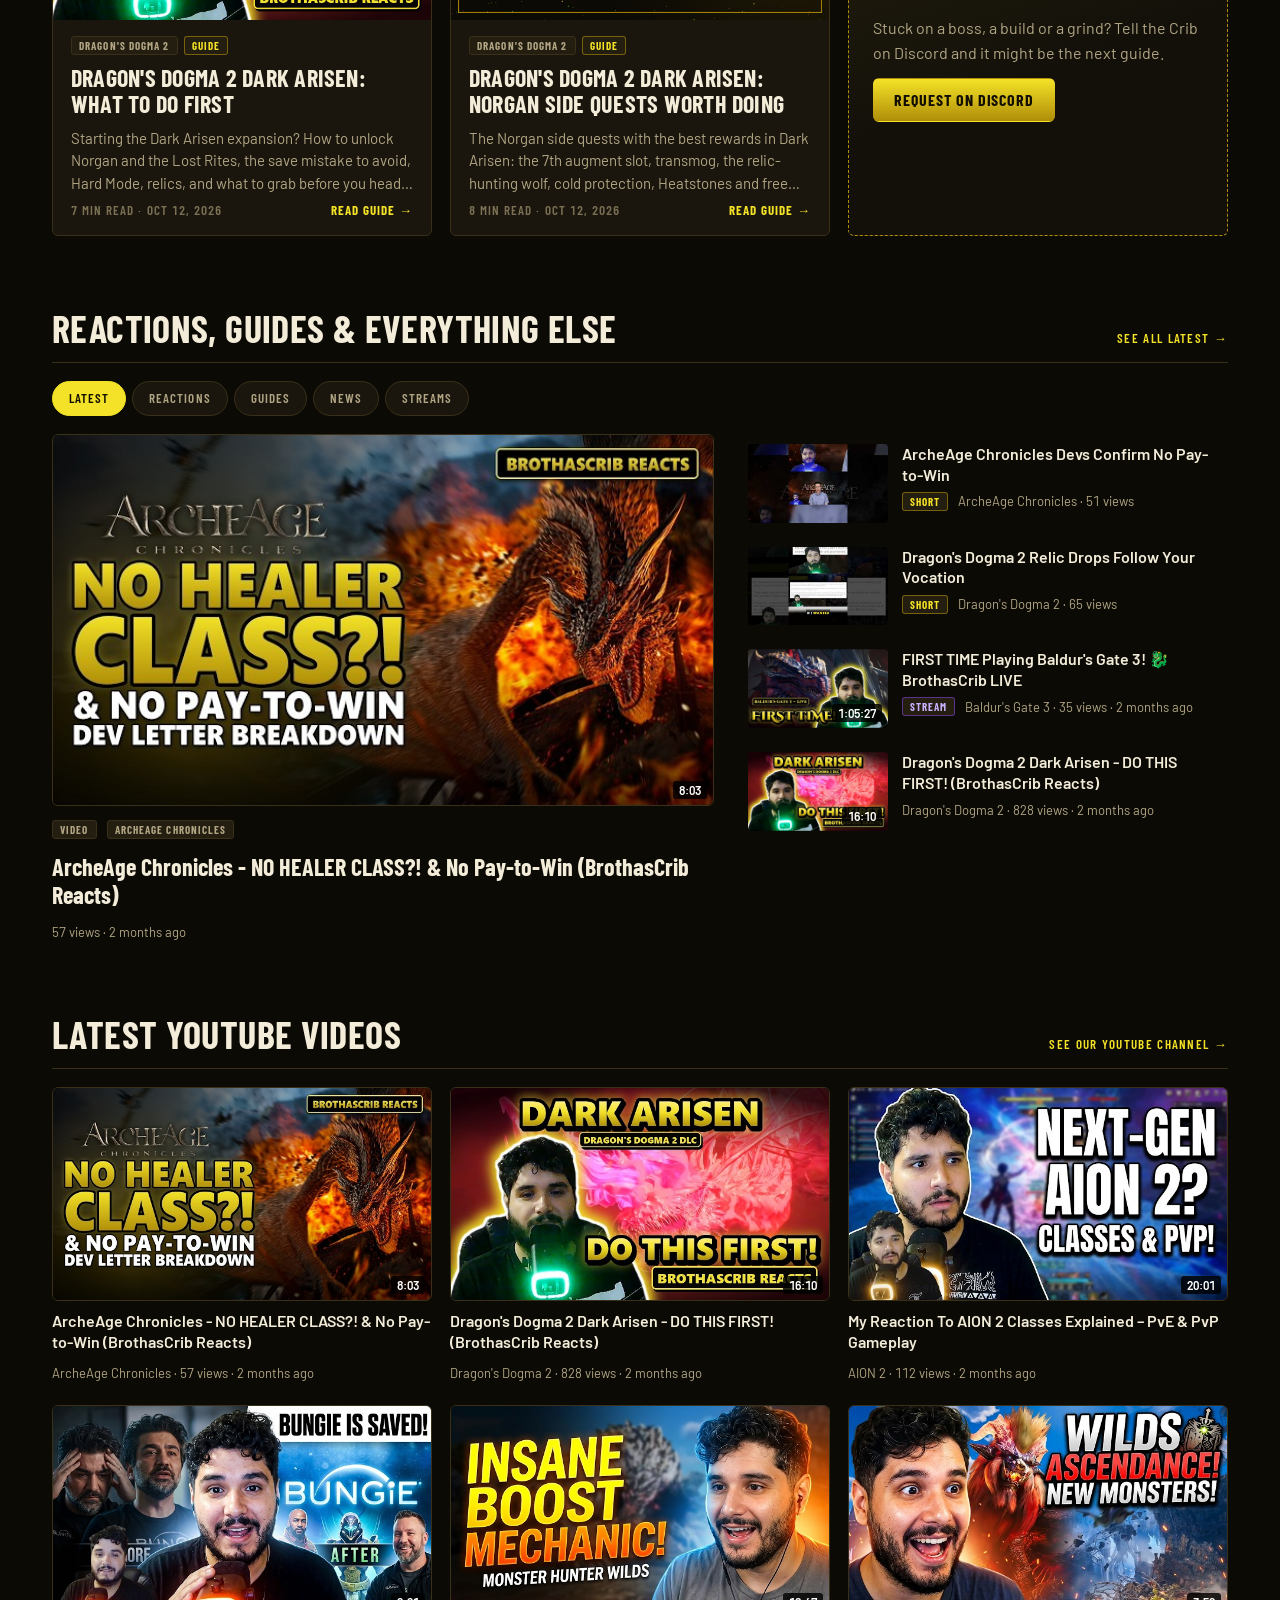
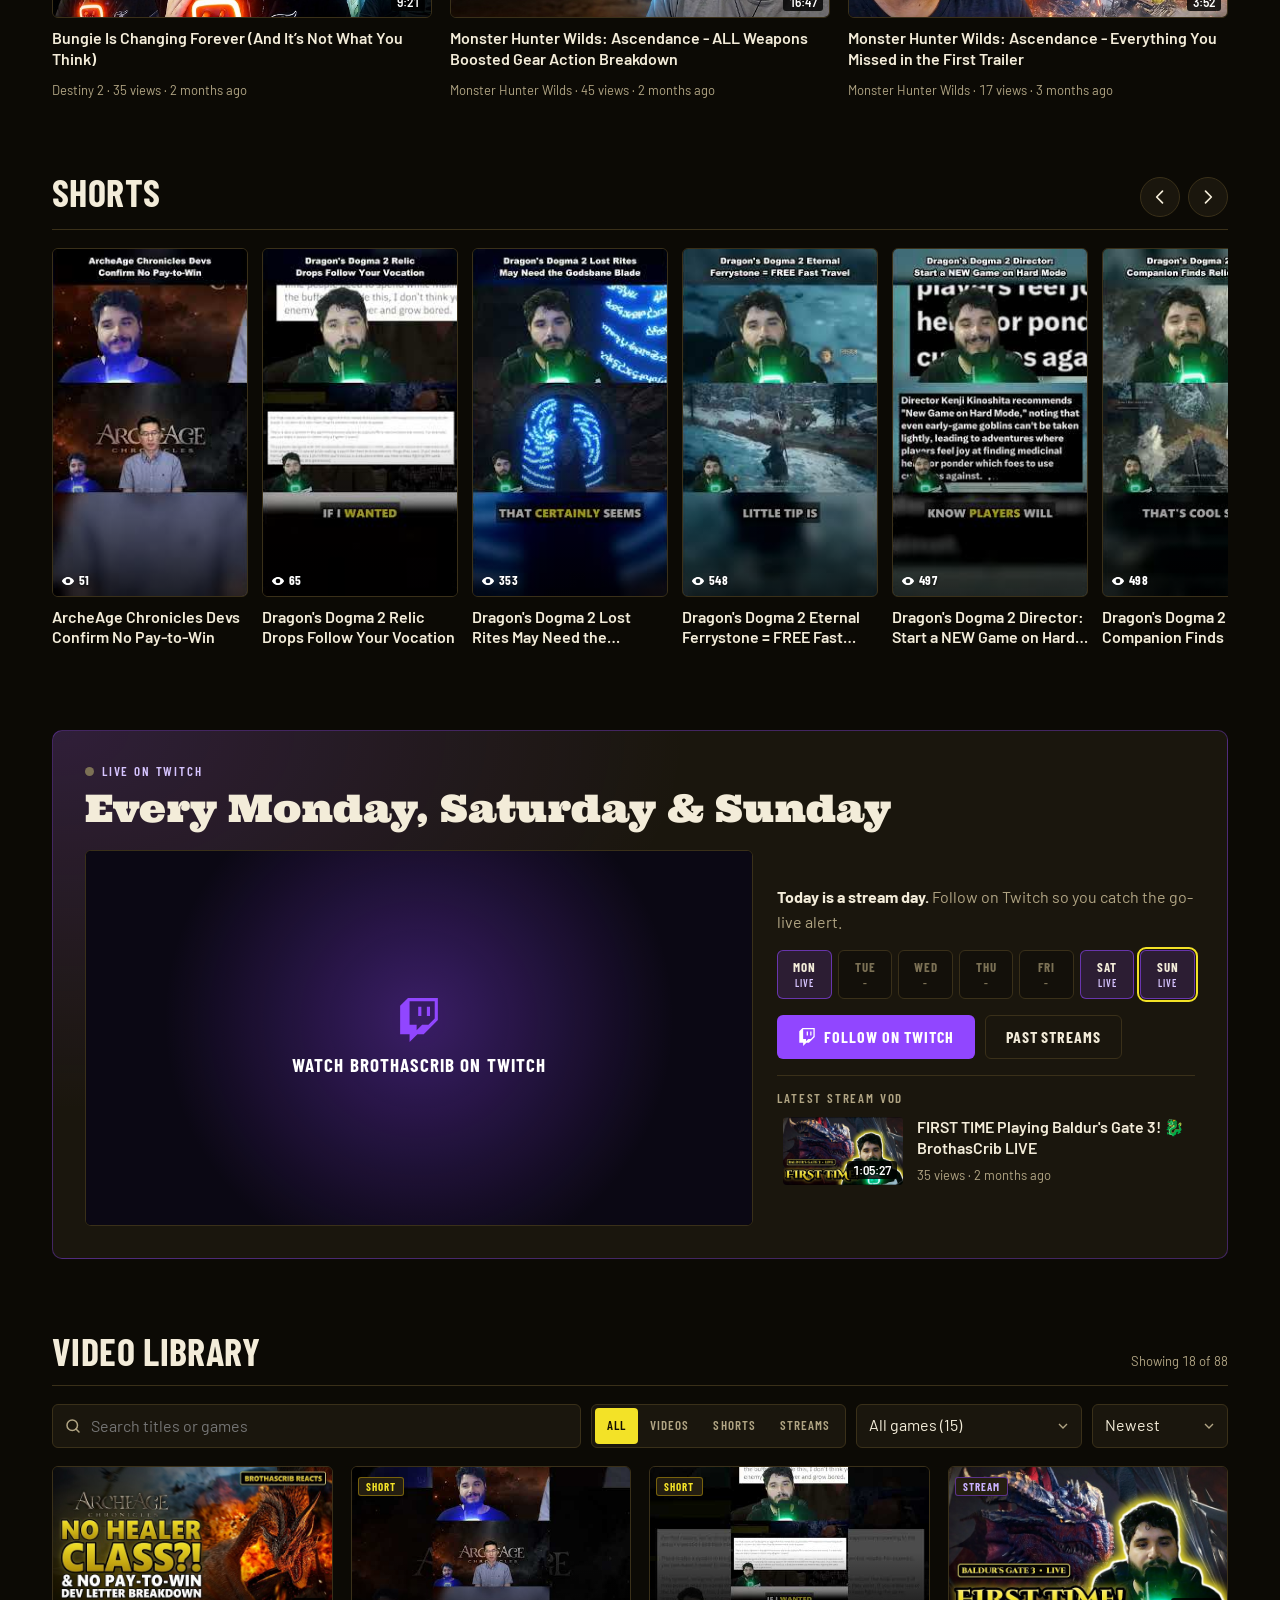
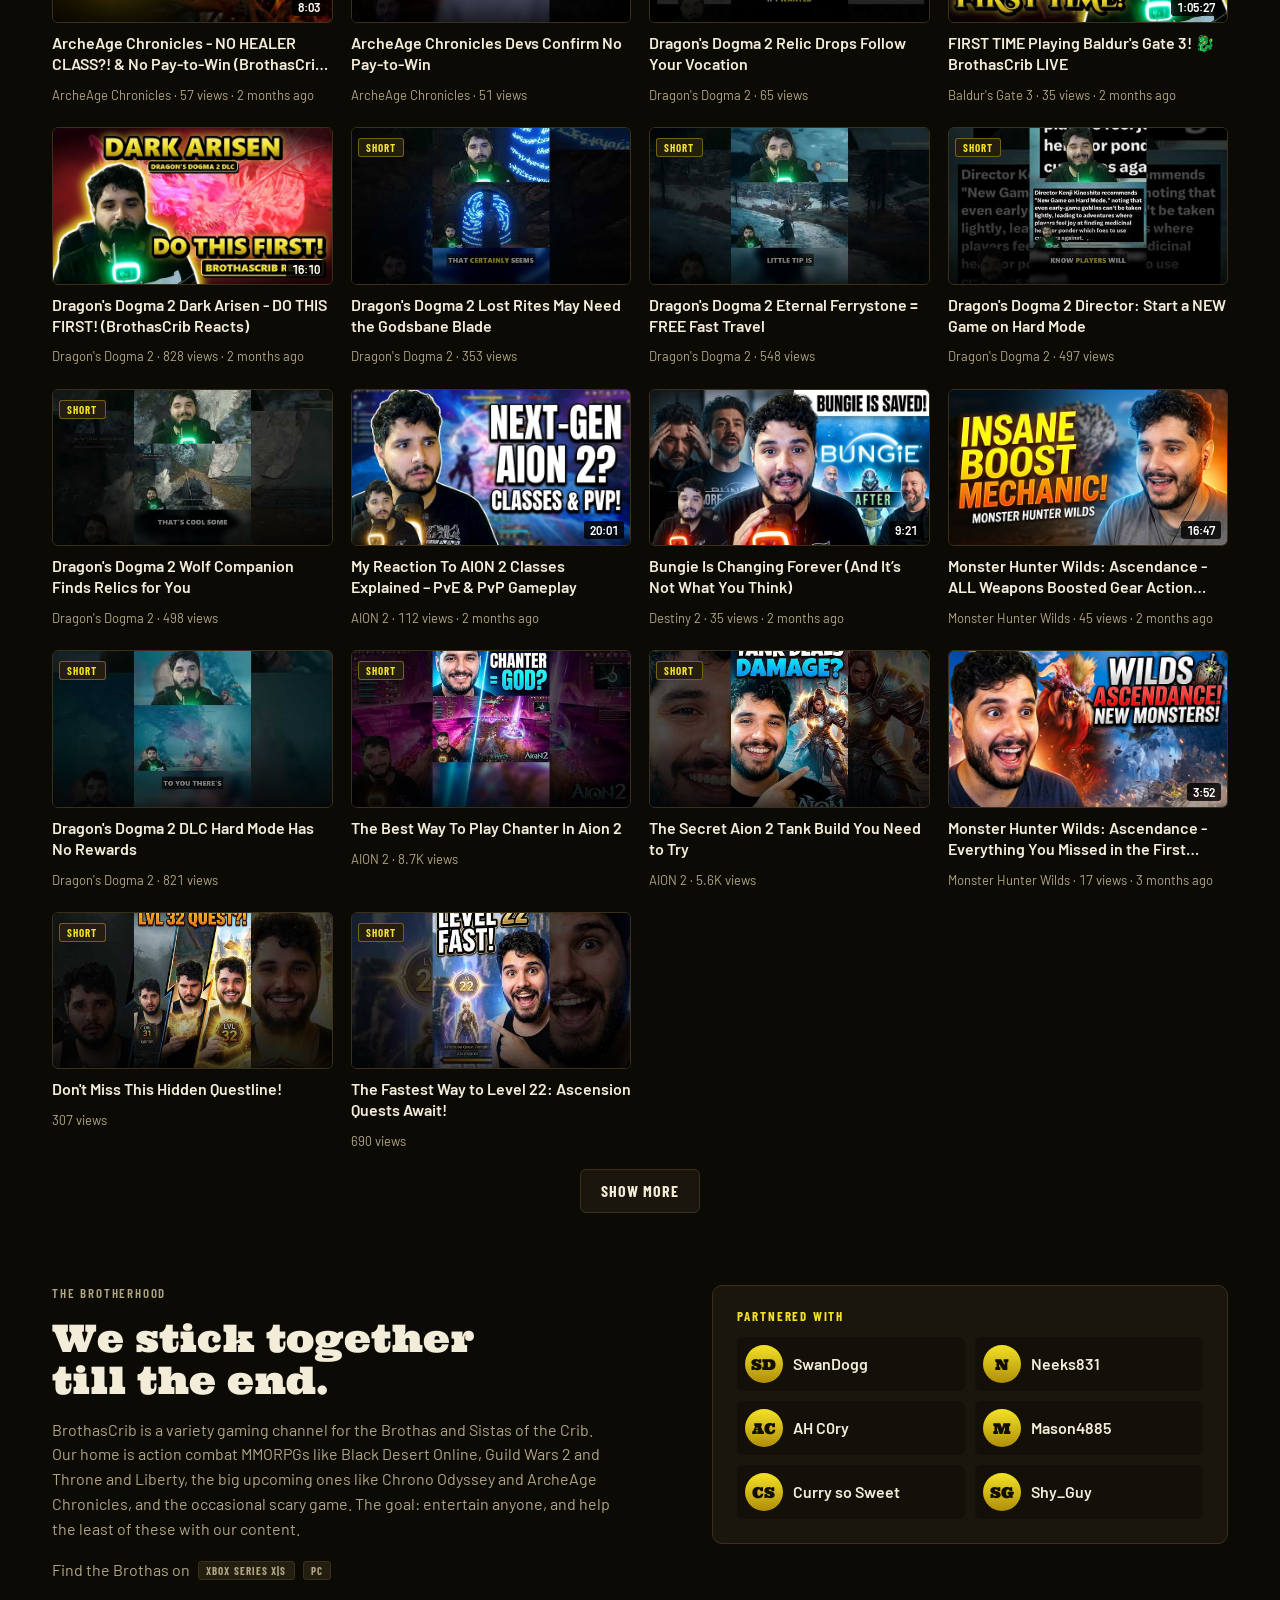
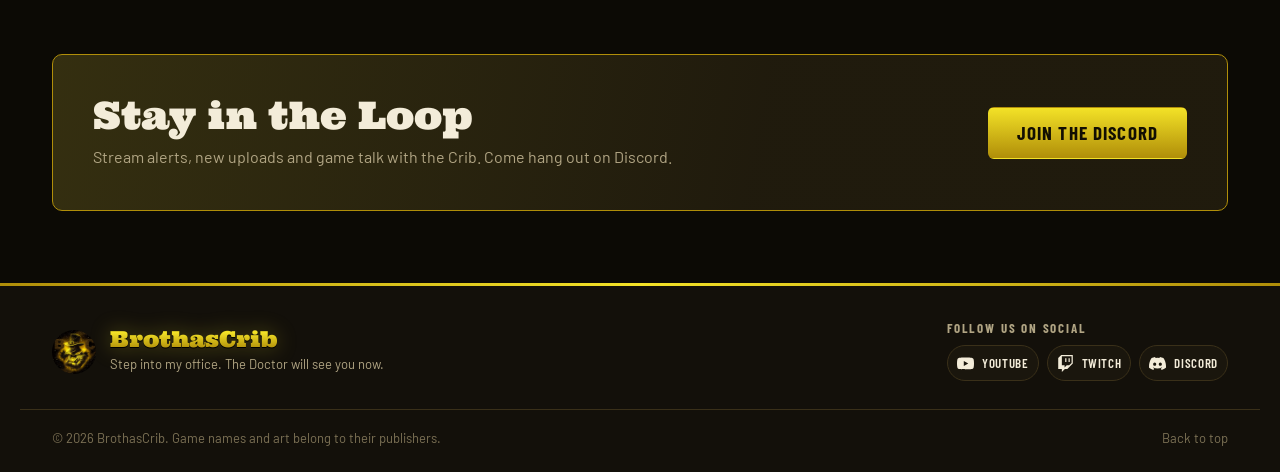
==== commit ce815535: "Add Written Guides: guide pages, hub, homepage section, 2 Dragon's Dogma 2 guides Co-Authored-By: Cl" ====
--- a/index.html
+++ b/index.html
@@ -44,6 +44,7 @@
     </a>
     <nav class="mainnav" aria-label="Main">
       <a href="#games">Games</a>
+      <a href="guides/">Guides</a>
       <a href="#latest">Videos</a>
       <a href="#shorts">Shorts</a>
       <a href="#live">Live</a>
@@ -66,6 +67,7 @@
 <div class="drawer" id="drawer" hidden>
   <nav class="drawer__nav" aria-label="Menu">
     <a href="#games">Games</a>
+    <a href="guides/">Written Guides</a>
     <a href="#latest">Videos</a>
     <a href="#shorts">Shorts</a>
     <a href="#live">Live on Twitch</a>
@@ -122,6 +124,16 @@
       </aside>
     </section>
 
+    <!--guides:start-->
+    <section class="block" id="guides">
+      <div class="block__head">
+        <h2>Written Guides</h2>
+        <a class="seeall" href="guides/">All Guides</a>
+      </div>
+      <div class="gcards gcards--home"><a class="gcard" href="guides/dragons-dogma-2/dark-arisen-what-to-do-first.html"><span class="gcard__media"><img src="img/guides/dark-arisen-what-to-do-first.jpg" alt="" loading="lazy"></span><span class="gcard__body"><span class="gcard__kicker"><span class="tag">Dragon&#x27;s Dogma 2</span><span class="tag tag--guide">Guide</span></span><span class="gcard__title">Dragon&#x27;s Dogma 2 Dark Arisen: What to Do First</span><span class="gcard__sum">Starting the Dark Arisen expansion? How to unlock Norgan and the Lost Rites, the save mistake to avoid, Hard Mode, relics, and what to grab before you head north.</span><span class="gcard__meta">7 min read &middot; Oct 12, 2026<b>Read Guide</b></span></span></a><a class="gcard" href="guides/dragons-dogma-2/norgan-side-quests-worth-doing.html"><span class="gcard__media"><img src="img/guides/norgan-side-quests-worth-doing.jpg" alt="" loading="lazy"></span><span class="gcard__body"><span class="gcard__kicker"><span class="tag">Dragon&#x27;s Dogma 2</span><span class="tag tag--guide">Guide</span></span><span class="gcard__title">Dragon&#x27;s Dogma 2 Dark Arisen: Norgan Side Quests Worth Doing</span><span class="gcard__sum">The Norgan side quests with the best rewards in Dark Arisen: the 7th augment slot, transmog, the relic-hunting wolf, cold protection, Heatstones and free level 3 and 4 relics.</span><span class="gcard__meta">8 min read &middot; Oct 12, 2026<b>Read Guide</b></span></span></a><aside class="gask"><p class="eyebrow">Guide Requests</p><h3>What should we write next?</h3><p>Stuck on a boss, a build or a grind? Tell the Crib on Discord and it might be the next guide.</p><a class="btn btn--gold" href="https://discord.gg/xrYaJYVRzs" target="_blank" rel="noopener">Request on Discord</a></aside></div>
+    </section>
+    <!--guides:end-->
+
     <section class="block" id="feed">
       <div class="block__head">
         <h2>Reactions, Guides &amp; Everything Else</h2>
--- a/styles.css
+++ b/styles.css
@@ -401,6 +401,172 @@
 .footer__legal { display: flex; flex-wrap: wrap; justify-content: space-between; gap: 10px; margin-top: 28px; padding-top: 18px; border-top: 1px solid var(--line); font-size: var(--step--1); color: var(--dim); }
 .footer__legal a:hover { color: var(--gold); }
 
+/* ---------- written guides (Fextralife-style): home section, hub, guide pages ---------- */
+.tag--guide { color: var(--gold); border-color: rgba(176, 142, 9, .6); }
+.trending__list--links a { display: inline-flex; align-items: center; gap: 12px; padding: 4px 0; margin-right: 12px; font: 600 var(--step--1)/1 var(--f-body); white-space: nowrap; }
+.trending__list--links a:not(:first-child)::before { content: ""; width: 4px; height: 4px; border-radius: 50%; background: var(--dim); }
+.trending__list--links a:hover { color: var(--gold); }
+.mainnav a[aria-current="page"] { color: var(--gold); }
+
+.gcards { display: grid; grid-template-columns: repeat(3, minmax(0, 1fr)); gap: 18px; }
+.gcard { display: grid; grid-template-rows: auto 1fr; border-radius: var(--radius); overflow: hidden; border: 1px solid var(--line); background: var(--surface); transition: border-color .15s; min-width: 0; }
+.gcard:hover { border-color: var(--gold-deep); }
+.gcard__media { position: relative; display: block; aspect-ratio: 16 / 9; overflow: hidden; background: var(--surface-2); }
+.gcard__media img { position: absolute; inset: 0; width: 100%; height: 100%; object-fit: cover; transition: transform .4s ease; }
+.gcard:hover .gcard__media img { transform: scale(1.04); }
+.gcard__body { display: grid; gap: 10px; align-content: start; padding: 16px 18px 18px; min-width: 0; }
+.gcard__kicker { display: flex; flex-wrap: wrap; gap: 6px; }
+.gcard__title { font: 700 var(--step-2)/1.08 var(--f-head); text-transform: uppercase; letter-spacing: .01em; }
+.gcard:hover .gcard__title { color: var(--gold); }
+.gcard__sum { color: var(--muted); font-size: .9375rem; line-height: 1.5; display: -webkit-box; -webkit-line-clamp: 3; -webkit-box-orient: vertical; overflow: hidden; }
+.gcard__meta { display: flex; flex-wrap: wrap; align-items: center; gap: 6px 14px; font: 600 var(--step--1)/1 var(--f-head); letter-spacing: .08em; text-transform: uppercase; color: var(--dim); font-variant-numeric: tabular-nums; }
+.gcard__meta b { margin-left: auto; color: var(--gold); font-weight: 700; }
+.gcard__meta b::after { content: " \2192"; }
+.gcard--wide { grid-column: span 2; grid-template-rows: none; grid-template-columns: minmax(0, 1.1fr) minmax(0, 1fr); }
+.gcard--wide .gcard__media { aspect-ratio: auto; min-height: 260px; }
+.gcard--wide .gcard__body { align-content: center; gap: 12px; padding: 24px; }
+.gcard--wide .gcard__title { font-size: var(--step-3); }
+.gask { display: grid; gap: 12px; align-content: center; justify-items: start; padding: 24px; border-radius: var(--radius); border: 1px dashed var(--gold-deep); background: linear-gradient(160deg, rgba(243, 226, 39, .09), transparent 60%), var(--bg-2); }
+.gask h3 { font: 400 var(--step-2)/1.15 var(--f-display); }
+.gask p:not(.eyebrow) { color: var(--muted); }
+.gask .eyebrow { color: var(--gold); }
+.gask--band { grid-template-columns: minmax(0, 1fr) auto; align-items: center; column-gap: 32px; }
+.gask--band .btn { grid-column: 2; grid-row: 1 / span 3; }
+
+.crumbs { list-style: none; margin: 0; padding: 0; display: flex; flex-wrap: wrap; align-items: center; gap: 4px 8px; font: 600 var(--step--1)/1.3 var(--f-head); letter-spacing: .1em; text-transform: uppercase; color: var(--dim); }
+.crumbs li + li::before { content: "\203A"; margin-right: 8px; color: var(--dim); }
+.crumbs a { color: var(--muted); }
+.crumbs a:hover { color: var(--gold); }
+.crumbs [aria-current] { color: var(--fg); }
+
+/* hub */
+.ghub { border-bottom: 3px solid transparent; border-image: linear-gradient(90deg, var(--gold-deep), var(--gold), var(--gold-deep)) 1; background: radial-gradient(120% 120% at 80% 0%, #2a2205 0%, var(--bg) 60%); }
+.ghub__inner { display: grid; gap: 16px; padding-block: clamp(24px, 3vw, 32px) clamp(36px, 5vw, 56px); }
+.ghub__title { font: 400 var(--step-4)/1.05 var(--f-display); }
+.ghub__title .goldtext { filter: drop-shadow(0 2px 0 #000) drop-shadow(0 0 22px rgba(243, 226, 39, .3)); }
+.ghub__dek { color: var(--muted); font-size: var(--step-1); max-width: 60ch; }
+.gchips { display: flex; flex-wrap: wrap; gap: 8px; margin-top: 4px; }
+.gchips small { color: var(--dim); font-weight: 600; }
+
+/* guide page header */
+.ghero { position: relative; overflow: hidden; isolation: isolate; border-bottom: 3px solid transparent; border-image: linear-gradient(90deg, var(--gold-deep), var(--gold), var(--gold-deep)) 1; }
+.ghero__bg { position: absolute; inset: -60px; z-index: -2; background: var(--cover) center / cover no-repeat; filter: blur(34px) saturate(1.2); opacity: .45; }
+.ghero::after { content: ""; position: absolute; inset: 0; z-index: -1; background: linear-gradient(90deg, rgba(12, 10, 5, .96) 0%, rgba(12, 10, 5, .8) 50%, rgba(12, 10, 5, .55) 100%), linear-gradient(0deg, var(--bg) 0%, transparent 45%); }
+.ghero .crumbs { padding-top: clamp(18px, 2.5vw, 26px); }
+.ghero__inner { display: grid; grid-template-columns: minmax(0, 1fr) minmax(0, 1fr); gap: clamp(24px, 4vw, 52px); align-items: center; padding-block: clamp(20px, 3vw, 32px) clamp(32px, 5vw, 52px); }
+.ghero__copy { display: grid; gap: 18px; min-width: 0; }
+.ghero h1 { font: 700 clamp(2.1rem, 1.3rem + 2.8vw, 3.4rem)/1 var(--f-head); text-transform: uppercase; letter-spacing: .005em; text-shadow: 0 2px 0 #000; }
+.ghero__pre { display: block; width: fit-content; margin-bottom: .3em; font-size: .52em; letter-spacing: .05em; line-height: 1.1; background: linear-gradient(180deg, var(--gold) 15%, var(--gold-deep) 95%); -webkit-background-clip: text; background-clip: text; color: transparent; text-shadow: none; filter: drop-shadow(0 1px 0 #000); }
+.ghero__dek { color: #d8cfb6; font-size: var(--step-1); line-height: 1.5; max-width: 56ch; }
+.ghero__media { display: grid; gap: 8px; min-width: 0; }
+.ghero__img { width: 100%; aspect-ratio: 16 / 9; object-fit: cover; border-radius: var(--radius); border: 1px solid var(--line); }
+.ghero__credit { font-size: .75rem; color: var(--dim); text-align: right; }
+.draft-flag { width: fit-content; padding: 6px 10px; border-radius: 3px; background: var(--live); color: #fff; font: 700 var(--step--1)/1 var(--f-head); letter-spacing: .1em; text-transform: uppercase; }
+.byline { display: flex; align-items: center; gap: 12px; }
+.byline img { width: 46px; height: 46px; border-radius: 50%; box-shadow: 0 0 0 2px var(--gold-deep); }
+.byline__who { font-weight: 600; }
+.byline__who a { color: var(--gold); }
+.byline__when { font-size: var(--step--1); color: var(--muted); font-variant-numeric: tabular-nums; }
+
+/* click-to-play YouTube */
+.yt { position: relative; aspect-ratio: 16 / 9; border-radius: var(--radius); overflow: hidden; border: 1px solid var(--line); background: #000; box-shadow: 0 24px 60px var(--shadow); }
+.yt a, .yt img, .yt iframe { position: absolute; inset: 0; width: 100%; height: 100%; border: 0; }
+.yt img { object-fit: cover; }
+.yt .play { opacity: 1; background: linear-gradient(180deg, transparent 50%, rgba(0, 0, 0, .7)); }
+.yt .play::before { transition: transform .15s; }
+.yt a:hover .play::before { transform: scale(1.08); }
+.yt__label { position: absolute; left: 14px; right: 14px; bottom: 12px; font: 700 var(--step--1)/1.25 var(--f-head); letter-spacing: .08em; text-transform: uppercase; color: #fff; text-shadow: 0 1px 3px #000; white-space: nowrap; overflow: hidden; text-overflow: ellipsis; }
+
+/* guide page body */
+.gpage { display: grid; grid-template-columns: minmax(0, 1fr) 300px; gap: clamp(32px, 4vw, 56px); align-items: start; padding-block: clamp(28px, 4vw, 44px) 72px; }
+.garticle { display: grid; gap: 28px; min-width: 0; max-width: 780px; }
+.jump { display: grid; gap: 10px; padding: 16px 20px; border: 1px solid var(--line); border-radius: var(--radius); background: var(--bg-2); }
+.jump__label, .kt__label, .callout__label, .pc__label, .panel h2 { display: flex; align-items: center; gap: 8px; font: 700 var(--step--1)/1 var(--f-head); letter-spacing: .14em; text-transform: uppercase; color: var(--gold); }
+.jump ol { list-style: none; margin: 0; padding: 0; columns: 2 220px; column-gap: 28px; }
+.jump li { break-inside: avoid; padding: 4px 0; }
+.jump a { font-weight: 500; }
+.jump a::before { content: "\2192"; color: var(--gold); margin-right: 8px; }
+.jump a:hover { color: var(--gold); }
+
+.prose { display: grid; gap: 18px; font-size: 1.0625rem; line-height: 1.7; color: #e6dec8; min-width: 0; }
+.prose > *, .prose li > *, .callout > *, .pc > *, .kt > * { margin: 0; }
+.prose a { color: var(--gold); text-decoration: underline; text-decoration-color: rgba(243, 226, 39, .4); text-underline-offset: 3px; }
+.prose a:hover { text-decoration-color: var(--gold); }
+.prose strong { color: var(--fg); font-weight: 600; }
+.prose h2 { display: flex; align-items: center; gap: 16px; margin-top: 20px; font: 700 var(--step-3)/1.1 var(--f-head); text-transform: uppercase; letter-spacing: .02em; color: var(--gold); text-align: center; scroll-margin-top: 120px; }
+.prose h2 span { flex: 0 1 auto; }
+.prose h2::before, .prose h2::after { content: ""; flex: 1 1 20px; min-width: 20px; height: 1px; background: linear-gradient(90deg, transparent, var(--gold-deep)); }
+.prose h2::after { background: linear-gradient(90deg, var(--gold-deep), transparent); }
+.prose h3 { margin-top: 6px; font: 700 var(--step-2)/1.15 var(--f-head); text-transform: uppercase; letter-spacing: .02em; color: var(--fg); scroll-margin-top: 120px; }
+.prose ul, .prose ol { list-style: none; margin: 0; padding: 0; display: grid; gap: 10px; }
+.prose ul > li { position: relative; padding-left: 24px; }
+.prose ul > li::before { content: ""; position: absolute; left: 4px; top: .72em; width: 7px; height: 7px; background: var(--gold); transform: rotate(45deg); }
+.prose ol { counter-reset: n; }
+.prose ol > li { position: relative; padding-left: 36px; counter-increment: n; }
+.prose ol > li::before { content: counter(n); position: absolute; left: 0; top: .25em; display: grid; place-items: center; width: 24px; height: 24px; border-radius: 50%; border: 1px solid var(--gold-deep); background: var(--surface-2); color: var(--gold); font: 700 .8125rem/1 var(--f-head); }
+.prose code { font: .9em/1 ui-monospace, Consolas, monospace; padding: 2px 6px; border-radius: 4px; background: var(--surface-2); border: 1px solid var(--line); }
+.prose blockquote { margin: 0; padding: 4px 0 4px 18px; border-left: 3px solid var(--gold-deep); color: var(--muted); font-style: italic; }
+.prose figure { margin: 0; display: grid; gap: 8px; }
+.prose figure img { width: 100%; border-radius: var(--radius); border: 1px solid var(--line); }
+.prose figcaption { font-size: var(--step--1); color: var(--muted); text-align: center; }
+
+.kt { display: grid; gap: 14px; padding: 18px 20px 20px; border-top: 2px solid var(--gold); border-radius: 0 0 var(--radius) var(--radius); background: var(--surface); }
+.kt__label svg { width: 16px; height: 16px; fill: var(--gold); }
+.kt ol > li { padding-left: 28px; font-weight: 500; color: var(--fg); }
+.kt ol > li::before { content: counter(n) ")"; top: 0; width: auto; height: auto; display: block; border: 0; background: none; font: 700 1.0625rem/1.7 var(--f-head); }
+
+.tbl { overflow-x: auto; border: 1px solid var(--line); border-radius: var(--radius); }
+.tbl table { width: 100%; border-collapse: collapse; font-size: .9375rem; line-height: 1.45; }
+.tbl th { padding: 11px 14px; text-align: left; background: var(--surface-2); color: var(--gold); font: 700 var(--step--1)/1.2 var(--f-head); letter-spacing: .1em; text-transform: uppercase; white-space: nowrap; }
+.tbl td { padding: 11px 14px; border-top: 1px solid var(--line); vertical-align: top; }
+.tbl tbody tr:nth-child(even) td { background: rgba(26, 22, 13, .7); }
+.tbl td:first-child { color: var(--fg); font-weight: 600; }
+
+.callout { display: grid; gap: 8px; padding: 16px 18px; border-radius: var(--radius); border: 1px solid var(--line); border-left: 3px solid var(--gold); background: var(--surface); font-size: 1rem; }
+.callout--warning { border-left-color: var(--live); }
+.callout--warning .callout__label { color: #ff8c8d; }
+.callout--note { border-left-color: var(--twitch); }
+.callout--note .callout__label { color: #c9b1ff; }
+
+.pcs { display: grid; grid-template-columns: repeat(2, minmax(0, 1fr)); gap: 16px; }
+.pc { display: grid; gap: 12px; align-content: start; padding: 16px 18px; border-radius: var(--radius); border: 1px solid var(--line); background: var(--surface); font-size: 1rem; }
+.pc ul > li { padding-left: 26px; }
+.pc ul > li::before { content: "\2714"; top: 0; left: 0; width: auto; height: auto; background: none; transform: none; color: var(--gold); font-size: .95em; line-height: 1.7; }
+.pc--cons .pc__label { color: #ff8c8d; }
+.pc--cons ul > li::before { content: "\2716"; color: var(--live); }
+
+.gend { display: flex; flex-wrap: wrap; align-items: center; justify-content: space-between; gap: 14px 24px; padding: 18px 20px; border-radius: var(--radius); border: 1px solid var(--line); background: var(--bg-2); color: var(--muted); }
+.gend p { flex: 1 1 300px; }
+
+.gside { display: grid; gap: 18px; position: sticky; top: calc(var(--bar-h) + 41px + 24px); }
+.panel { display: grid; gap: 12px; padding: 18px; border-radius: var(--radius); border: 1px solid var(--line); background: var(--surface); }
+.panel .item { grid-template-columns: 104px minmax(0, 1fr); gap: 12px; padding: 6px; margin: -6px; }
+.panel .item__title { font-size: .9375rem; }
+.panel__list { display: grid; gap: 14px; }
+.panel--ask { border-style: dashed; border-color: var(--gold-deep); background: linear-gradient(160deg, rgba(243, 226, 39, .09), transparent 60%), var(--surface); }
+.panel--ask h3 { font: 400 var(--step-1)/1.2 var(--f-display); }
+.panel--ask p:not(.eyebrow) { color: var(--muted); font-size: .9375rem; }
+.panel--ask .eyebrow { color: var(--gold); }
+
+@media (max-width: 960px) {
+  .gcards { grid-template-columns: repeat(2, minmax(0, 1fr)); }
+  .gcard--wide, .gcards--home .gask { grid-column: 1 / -1; }
+  .ghero__inner, .gpage { grid-template-columns: minmax(0, 1fr); }
+  .gside { position: static; }
+  .garticle { max-width: none; }
+}
+@media (max-width: 640px) {
+  .gcards, .gcard--wide, .pcs { grid-template-columns: minmax(0, 1fr); }
+  .gcard--wide .gcard__media { aspect-ratio: 16 / 9; min-height: 0; }
+  .gcard--wide .gcard__body { padding: 16px 18px 18px; }
+  .gcard--wide .gcard__title { font-size: var(--step-2); }
+  .gask--band { grid-template-columns: minmax(0, 1fr); }
+  .gask--band .btn { grid-column: auto; grid-row: auto; }
+  .prose { font-size: 1rem; }
+  .prose h2 { font-size: var(--step-2); gap: 12px; }
+  .jump ol { columns: 1; }
+}
+
 /* ---------- responsive ---------- */
 @media (max-width: 1080px) {
   .mainnav { display: none; }
